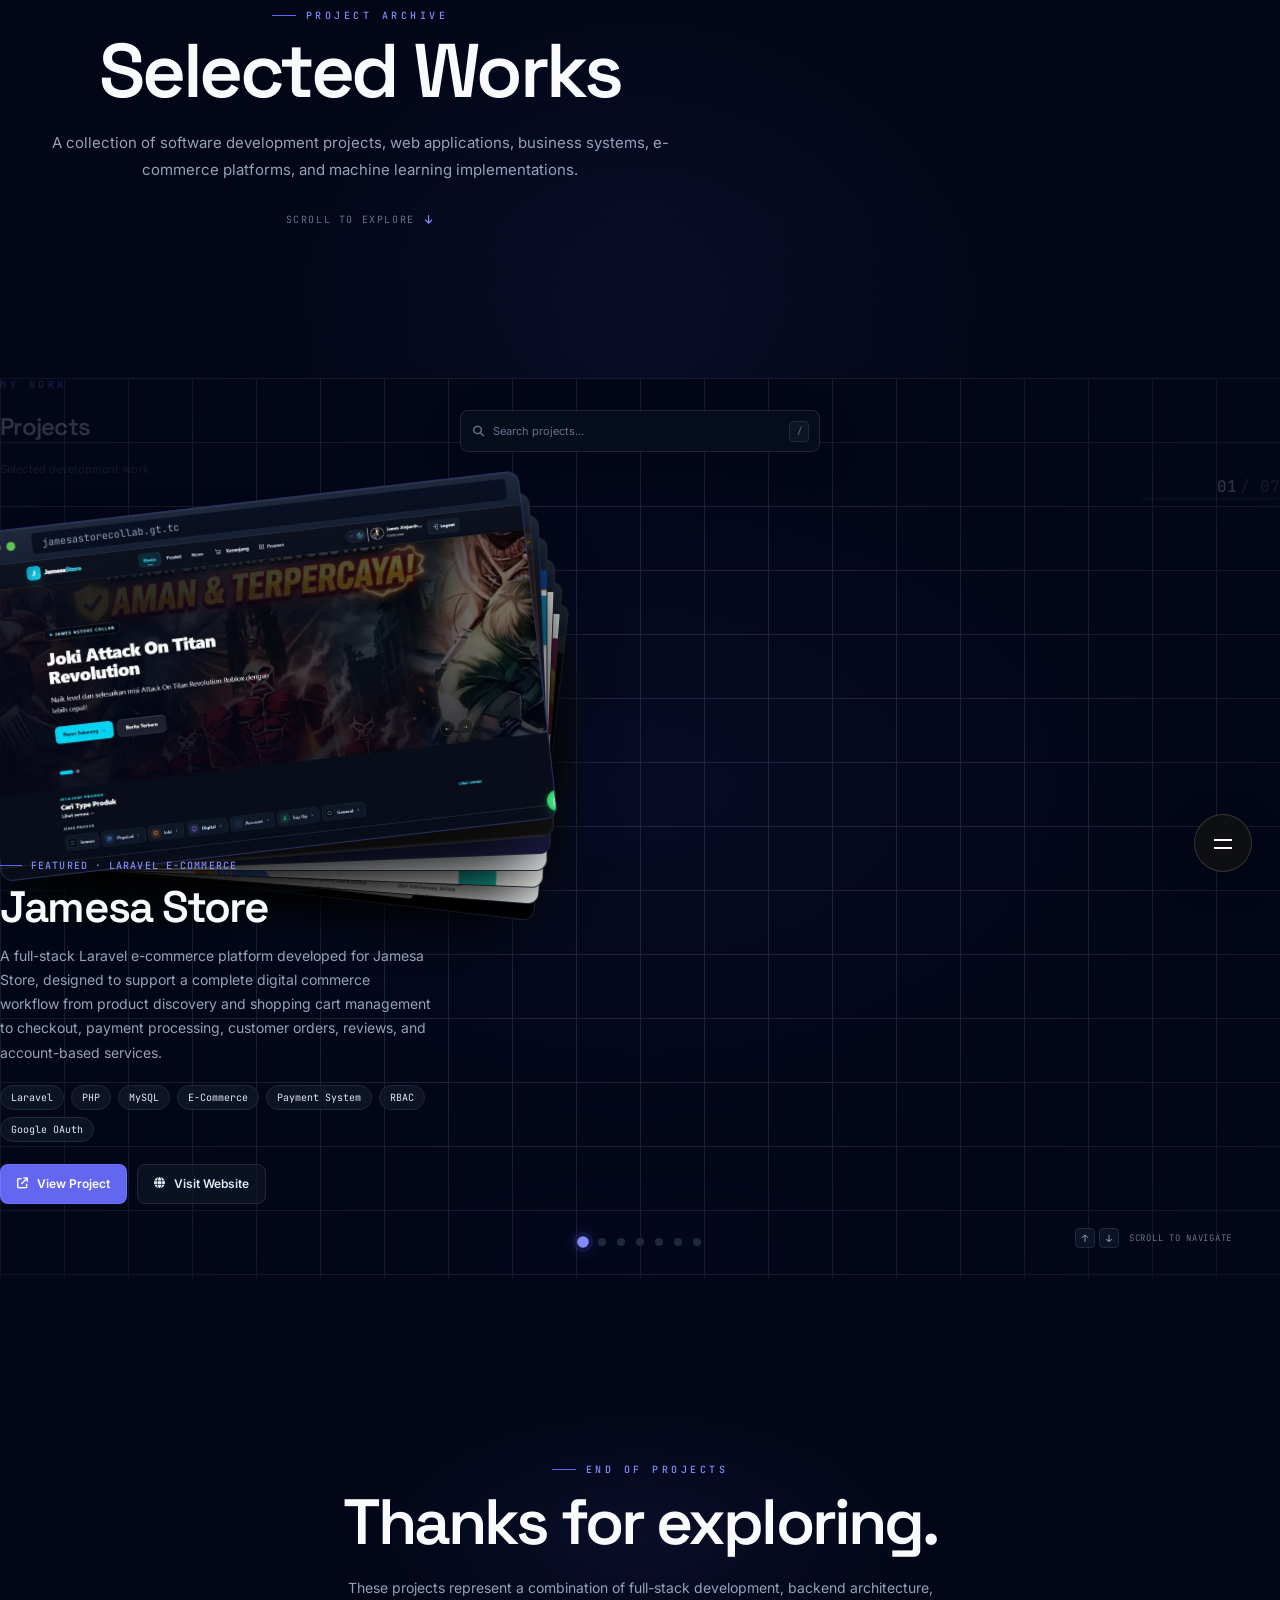
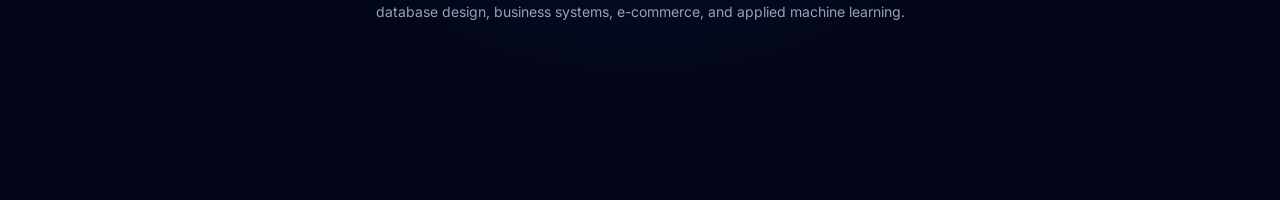
==== project.html @ 7a178947 "Update" ====
<!DOCTYPE html>
<html lang="en">

<head>

    <meta charset="UTF-8">
    <meta name="viewport" content="width=device-width, initial-scale=1.0">

    <title>Projects — Portfolio</title>

    <meta name="description"
        content="Portfolio project showcase featuring Laravel applications, e-commerce platforms, ERP systems, course management systems, and AI projects.">

    <meta name="theme-color" content="#020617">

    <!-- ================= FONTS ================= -->

    <link rel="preconnect" href="https://fonts.googleapis.com">

    <link rel="preconnect"
        href="https://fonts.gstatic.com"
        crossorigin>

    <link
        href="https://fonts.googleapis.com/css2?family=Space+Grotesk:wght@400;500;600;700&family=Inter:wght@400;500;600&family=JetBrains+Mono:wght@400;500&display=swap"
        rel="stylesheet">


    <!-- ================= FONT AWESOME ================= -->

    <link
        rel="stylesheet"
        href="https://cdnjs.cloudflare.com/ajax/libs/font-awesome/6.5.2/css/all.min.css">


    <!-- ================= TAILWIND CSS ================= -->

    <script src="https://cdn.tailwindcss.com"></script>


    <!-- ================= GSAP CORE ================= -->

    <script
        src="https://cdnjs.cloudflare.com/ajax/libs/gsap/3.12.5/gsap.min.js">
    </script>


    <!-- ================= GSAP SCROLLTRIGGER ================= -->

    <script
        src="https://cdnjs.cloudflare.com/ajax/libs/gsap/3.12.5/ScrollTrigger.min.js">
    </script>


    <!-- ================= CUSTOM STYLES ================= -->

    <link rel="stylesheet" href="css/scrollytelling.css">

</head>


<body class="bg-[#020617]">


    <!-- =========================================================
         PAGE INTRO SPACER
         ========================================================= -->

    <div
        class="project-intro-spacer w-full min-h-[42vh] bg-[#020617] flex flex-col items-center justify-end pb-12 px-6">

        <div class="project-intro-content">

            <span class="project-intro-label font-mono">
                PROJECT ARCHIVE
            </span>

            <h1 class="project-intro-title font-display">
                Selected Works
            </h1>

            <p class="project-intro-description">
                A collection of software development projects,
                web applications, business systems, e-commerce
                platforms, and machine learning implementations.
            </p>

            <div class="project-scroll-indicator">

                <span>
                    Scroll to explore
                </span>

                <i class="fa-solid fa-arrow-down"></i>

            </div>

        </div>

    </div>


    <!-- =========================================================
         PORTFOLIO SCROLLYTELLING
         ========================================================= -->

    <section
        id="portfolio-scrollytelling"
        class="w-full h-screen bg-[#020617] relative overflow-hidden">


        <!-- ================= ATMOSPHERE ================= -->

        <div class="scrolly-atmosphere absolute inset-0"></div>


        <!-- ================= HEADER ================= -->

        <div class="project-page-header absolute top-8 left-6 md:left-12 z-30">

            <span
                class="font-mono text-[11px] tracking-[0.35em] uppercase project-header-tag">

                MY WORK

            </span>

            <h2
                class="font-display text-2xl md:text-4xl project-header-title mt-1">

                Projects

            </h2>

            <p class="project-header-subtitle">
                Selected development work
            </p>

        </div>

        <!-- =========================================================
     PROJECT SEARCH
     Letakkan tepat setelah .project-page-header
     ========================================================= -->

<div class="project-search absolute top-8 right-6 md:right-12 z-30">

    <div class="project-search-box">

        <i class="fa-solid fa-magnifying-glass project-search-icon"></i>

        <input
            type="search"
            id="project-search-input"
            class="project-search-input"
            placeholder="Search projects..."
            autocomplete="off"
            spellcheck="false"
            aria-label="Search projects"
        />

        <button
            type="button"
            id="project-search-clear"
            class="project-search-clear"
            aria-label="Clear search"
            title="Clear search">

            <i class="fa-solid fa-xmark"></i>

        </button>

        <kbd class="project-search-key">/</kbd>

    </div>

    <div
        id="project-search-result"
        class="project-search-result"
        aria-live="polite">
    </div>

</div>



        <!-- ================= PROJECT COUNTER ================= -->

        <div
            class="project-counter-wrapper absolute top-8 right-6 md:right-12 z-30 text-right">

            <div class="project-counter-label">

                <span
                    id="project-counter"
                    class="font-mono text-sm">

                    01

                </span>

                <span
                    class="font-mono text-sm project-counter-total">

                    / 07

                </span>

            </div>


            <div class="stack-progress-track mt-2">

                <div
                    id="stack-progress"
                    class="stack-progress-fill">

                </div>

            </div>

        </div>


        <!-- =====================================================
             MAIN STAGE
             ===================================================== -->

        <div
            id="stage"
            class="absolute inset-0 z-10 flex flex-col md:flex-row items-center justify-center gap-6 md:gap-16 px-6 md:px-16 pt-20 pb-16">


            <!-- =================================================
                 CARD DECK
                 ================================================= -->

            <div
                id="card-deck"
                class="card-deck">


                <!-- =================================================
                     1. JAMESA STORE
                     ================================================= -->

                <div
                    class="project-card-frame"
                    id="card-jamesastore"
                    data-index="0"
                    style="--i:0;">

                    <div class="browser-chrome">

                        <span class="dot dot-red"></span>

                        <span class="dot dot-yellow"></span>

                        <span class="dot dot-green"></span>

                        <span class="url-bar">
                            jamesastorecollab.gt.tc
                        </span>

                    </div>


                    <div class="browser-viewport">

                        <img
                            src="assets/projects/jamesastore/1.webp"
                            alt="Jamesa Store E-Commerce Platform">

                    </div>

                </div>


                <!-- =================================================
                     2. GRATIA
                     ================================================= -->

                <div
                    class="project-card-frame"
                    id="card-gratia"
                    data-index="1"
                    style="--i:1;">

                    <div class="browser-chrome">

                        <span class="dot dot-red"></span>

                        <span class="dot dot-yellow"></span>

                        <span class="dot dot-green"></span>

                        <span class="url-bar">
                            gratia.gt.tc
                        </span>

                    </div>


                    <div class="browser-viewport">

                        <img
                            src="assets/projects/gratia/1.png"
                            alt="Gratia Industrial Processing Platform">

                    </div>

                </div>


                <!-- =================================================
                     3. IKUZO
                     ================================================= -->

                <div
                    class="project-card-frame"
                    id="card-ikuzo"
                    data-index="2"
                    style="--i:2;">

                    <div class="browser-chrome">

                        <span class="dot dot-red"></span>

                        <span class="dot dot-yellow"></span>

                        <span class="dot dot-green"></span>

                        <span class="url-bar">
                            ikuzo.gt.tc
                        </span>

                    </div>


                    <div class="browser-viewport">

                        <img
                            src="assets/projects/ikuzo/1.png"
                            alt="Ikuzo Japanese Learning and Creative Course Platform">

                    </div>

                </div>


                <!-- =================================================
                     4. LARAVEL ERP
                     ================================================= -->

                <div
                    class="project-card-frame"
                    id="card-erp"
                    data-index="3"
                    style="--i:3;">

                    <div class="browser-chrome">

                        <span class="dot dot-red"></span>

                        <span class="dot dot-yellow"></span>

                        <span class="dot dot-green"></span>

                        <span class="url-bar">
                            localhost/erp-system
                        </span>

                    </div>


                    <div class="browser-viewport">

                        <img
                            src="assets/projects/software/1.png"
                            alt="Laravel ERP Management System">

                    </div>

                </div>


                <!-- =================================================
                     5. FILAMENT ERP
                     ================================================= -->

                <div
                    class="project-card-frame"
                    id="card-filament"
                    data-index="4"
                    style="--i:4;">

                    <div class="browser-chrome">

                        <span class="dot dot-red"></span>

                        <span class="dot dot-yellow"></span>

                        <span class="dot dot-green"></span>

                        <span class="url-bar">
                            localhost/asset-management
                        </span>

                    </div>


                    <div class="browser-viewport">

                        <img
                            src="assets/projects/filament/1.png"
                            alt="Filament IT Asset Management ERP">

                    </div>

                </div>


                <!-- =================================================
                     6. DUNIA ANAK DAN BAPAK
                     ================================================= -->

                <div
                    class="project-card-frame"
                    id="card-duniaanak"
                    data-index="5"
                    style="--i:5;">

                    <div class="browser-chrome">

                        <span class="dot dot-red"></span>

                        <span class="dot dot-yellow"></span>

                        <span class="dot dot-green"></span>

                        <span class="url-bar">
                            duniaanakdanbapak.gt.tc
                        </span>

                    </div>


                    <div class="browser-viewport">

                        <img
                            src="assets/projects/featured-project.png"
                            alt="Dunia Anak dan Bapak E-Commerce">

                    </div>

                </div>


                <!-- =================================================
                     7. SPEECH RECOGNITION
                     ================================================= -->

                <div
                    class="project-card-frame"
                    id="card-speech"
                    data-index="6"
                    style="--i:6;">

                    <div class="browser-chrome">

                        <span class="dot dot-red"></span>

                        <span class="dot dot-yellow"></span>

                        <span class="dot dot-green"></span>

                        <span class="url-bar">
                            asr-system.py
                        </span>

                    </div>


                    <div class="browser-viewport">

                        <img
                            src="assets/projects/p1.png"
                            alt="Automated Speech Recognition System">

                    </div>

                </div>


            </div>


            <!-- =================================================
                 INFO PANEL
                 ================================================= -->

            <div
                id="info-panel"
                class="info-panel">


                <!-- =================================================
                     1. JAMESA STORE
                     ================================================= -->

                <article
                    class="info-card is-active"
                    data-info="jamesastore">

                    <span class="info-tag">
                        FEATURED · LARAVEL E-COMMERCE
                    </span>


                    <h3 class="info-title">
                        Jamesa Store
                    </h3>


                    <p class="info-desc">

                        A full-stack Laravel e-commerce platform
                        developed for Jamesa Store, designed to support
                        a complete digital commerce workflow from
                        product discovery and shopping cart management
                        to checkout, payment processing, customer
                        orders, reviews, and account-based services.

                    </p>


                    <div class="info-tags">

                        <span>Laravel</span>

                        <span>PHP</span>

                        <span>MySQL</span>

                        <span>E-Commerce</span>

                        <span>Payment System</span>

                        <span>RBAC</span>

                        <span>Google OAuth</span>

                    </div>


                    <div class="info-actions">

                        <button
                            type="button"
                            class="info-link info-detail-button"
                            onclick="openProjectModal(

                                'Jamesa Store E-Commerce Platform',

                                'Full-stack Laravel e-commerce platform developed for Jamesa Store with a complete customer and administrative workflow. The platform includes authentication, Google OAuth, email verification, password recovery, product and category management, hierarchical categories, product variants, product images, dynamic product form fields, session-based shopping cart, checkout, customer addresses, order management, payment processing, coupon system, product reviews, account-order workflows, and joki-order workflows. The administrative system provides role and permission based access control together with customer management, banners, news, FAQ, YouTube content, payment administration, and order monitoring. The application is structured using Laravel MVC architecture with dedicated services for payment processing and file uploads, database migrations, form request validation, middleware authorization, and responsive Blade-based frontend components.',

                                'assets/projects/jamesastore/1.webp',

                                [

                                    'assets/projects/jamesastore/1.webp',
                                    'assets/projects/jamesastore/2.webp',
                                    'assets/projects/jamesastore/3.webp',
                                    'assets/projects/jamesastore/4.webp',
                                    'assets/projects/jamesastore/5.webp',
                                    'assets/projects/jamesastore/6.webp',
                                    'assets/projects/jamesastore/7.webp',
                                    'assets/projects/jamesastore/8.webp',
                                    'assets/projects/jamesastore/9.webp',
                                    'assets/projects/jamesastore/10.webp'

                                ],

                                [

                                    'Laravel',
                                    'PHP',
                                    'MySQL',
                                    'Blade',
                                    'Vite',
                                    'E-Commerce',
                                    'Authentication',
                                    'Google OAuth',
                                    'Email Verification',
                                    'Role & Permission',
                                    'Product Management',
                                    'Product Variants',
                                    'Dynamic Form Fields',
                                    'Shopping Cart',
                                    'Checkout System',
                                    'Order Management',
                                    'Payment System',
                                    'Coupon System',
                                    'Review System',
                                    'Account Order',
                                    'Joki Order',
                                    'CMS',
                                    'File Upload',
                                    'Responsive Web'

                                ]

                            )">

                            <i class="fa-solid fa-arrow-up-right-from-square"></i>

                            View Project

                        </button>


                        <a
                            href="https://jamesastorecollab.gt.tc"
                            target="_blank"
                            rel="noopener noreferrer"
                            class="info-link info-website-button">

                            <i class="fa-solid fa-globe"></i>

                            Visit Website

                        </a>

                    </div>

                </article>


                <!-- =================================================
                     2. GRATIA
                     ================================================= -->

                <article
                    class="info-card"
                    data-info="gratia">

                    <span class="info-tag">
                        COMPANY WEBSITE
                    </span>


                    <h3 class="info-title">
                        Gratia Industrial
                    </h3>


                    <p class="info-desc">

                        A full-stack Laravel industrial company
                        website developed for Gratia Corp, an Indonesian
                        industrial processing machine manufacturer.
                        The platform presents industrial processing
                        solutions, machine products, company information,
                        and business inquiries while implementing
                        backend functionality for product management,
                        database integration, authentication, and
                        SMTP-based communication.

                    </p>


                    <div class="info-tags">

                        <span>Laravel</span>

                        <span>PHP</span>

                        <span>MySQL</span>

                        <span>Bootstrap</span>

                        <span>Authentication</span>

                        <span>SMTP Mail</span>

                    </div>


                    <div class="info-actions">

                        <button
                            type="button"
                            class="info-link info-detail-button"
                            onclick="openProjectModal(

                                'Gratia Industrial Processing Platform',

                                'Full-stack Laravel based industrial company website developed for Gratia Corp. The platform focuses on presenting industrial processing solutions including grinding, dispersing, and mixing machines. The system provides structured product and content management, authentication, database integration, responsive frontend components, and SMTP email communication for business inquiries. The website is designed to provide a professional digital presence for an industrial manufacturing company while maintaining a manageable backend architecture.',

                                'assets/projects/gratia/1.png',

                                [

                                    'assets/projects/gratia/1.png',
                                    'assets/projects/gratia/2.png',
                                    'assets/projects/gratia/3.png'

                                ],

                                [

                                    'Laravel',
                                    'PHP',
                                    'MySQL',
                                    'Bootstrap',
                                    'Authentication',
                                    'CRUD System',
                                    'Product Management',
                                    'Database Integration',
                                    'SMTP Email',
                                    'Responsive Web'

                                ]

                            )">

                            <i class="fa-solid fa-arrow-up-right-from-square"></i>

                            View Project

                        </button>


                        <a
                            href="https://gratia.gt.tc"
                            target="_blank"
                            rel="noopener noreferrer"
                            class="info-link info-website-button">

                            <i class="fa-solid fa-globe"></i>

                            Visit Website

                        </a>

                    </div>

                </article>


                <!-- =================================================
                     3. IKUZO
                     ================================================= -->

                <article
                    class="info-card"
                    data-info="ikuzo">

                    <span class="info-tag">
                        COURSE MANAGEMENT
                    </span>


                    <h3 class="info-title">
                        Ikuzo
                    </h3>


                    <p class="info-desc">

                        A full-stack Laravel course management platform
                        developed for Ikuzo, supporting Japanese language
                        courses, Manga drawing classes, and 3DCG MAYA
                        programs. The system provides scheduling for
                        students and teachers, attendance management,
                        learning progress tracking, room capacity
                        management, recurring schedules, searchable
                        scheduling, and calendar-based views.

                    </p>


                    <div class="info-tags">

                        <span>Laravel</span>

                        <span>PHP</span>

                        <span>MySQL</span>

                        <span>Tailwind CSS</span>

                        <span>Calendar System</span>

                        <span>Attendance</span>

                        <span>CRUD</span>

                    </div>


                    <div class="info-actions">

                        <button
                            type="button"
                            class="info-link info-detail-button"
                            onclick="openProjectModal(

                                'Ikuzo Japanese Learning & Creative Course Platform',

                                'Full-stack Laravel based course management platform developed for Ikuzo. The system manages Japanese language courses, Manga drawing classes, and 3DCG MAYA programs with dedicated features for administrators, teachers, and students. It includes teacher and student scheduling, recurring schedules, searchable student and teacher selection, attendance, learning progress tracking, room capacity management, and weekly/monthly calendar views.',

                                'assets/projects/ikuzo/1.png',

                                [

                                    'assets/projects/ikuzo/1.png',
                                    'assets/projects/ikuzo/2.png',
                                    'assets/projects/ikuzo/3.png',
                                    'assets/projects/ikuzo/4.png',
                                    'assets/projects/ikuzo/5.png',
                                    'assets/projects/ikuzo/6.png',
                                    'assets/projects/ikuzo/7.png'

                                ],

                                [

                                    'Laravel',
                                    'PHP',
                                    'MySQL',
                                    'Tailwind CSS',
                                    'Schedule Management',
                                    'Calendar System',
                                    'Recurring Schedule',
                                    'CRUD System',
                                    'Attendance',
                                    'Student Progress',
                                    'Room Management',
                                    'Responsive Web'

                                ]

                            )">

                            <i class="fa-solid fa-arrow-up-right-from-square"></i>

                            View Project

                        </button>


                        <a
                            href="https://ikuzo.gt.tc"
                            target="_blank"
                            rel="noopener noreferrer"
                            class="info-link info-website-button">

                            <i class="fa-solid fa-globe"></i>

                            Visit Website

                        </a>

                    </div>

                </article>


                <!-- =================================================
                     4. LARAVEL ERP
                     ================================================= -->

                <article
                    class="info-card"
                    data-info="erp">

                    <span class="info-tag">
                        INTERNAL TOOL · ERP
                    </span>


                    <h3 class="info-title">
                        Laravel ERP
                    </h3>


                    <p class="info-desc">

                        A modular ERP-style management system built
                        with Laravel for structured business and
                        organizational data management. The application
                        implements authentication, dashboard management,
                        relational database architecture, CRUD operations,
                        master-detail workflows, and export functionality
                        within an integrated Laravel MVC application.

                    </p>


                    <div class="info-tags">

                        <span>Laravel</span>

                        <span>PHP</span>

                        <span>MySQL</span>

                        <span>Blade</span>

                        <span>Vite</span>

                        <span>ERP System</span>

                        <span>CRUD</span>

                    </div>


                    <div class="info-actions">

                        <button
                            type="button"
                            class="info-link info-detail-button"
                            onclick="openProjectModal(

                                'Laravel ERP Management System',

                                'An ERP-style Laravel application designed to manage software licensing and organizational data through an integrated modular system. The application implements authentication, dashboard management, master-detail data architecture, CRUD operations, database relationships, export functionality, and structured business workflows. Built using Laravel MVC architecture with Blade templates, Vite asset management, relational database design, and responsive frontend implementation.',

                                'assets/projects/software/1.png',

                                [

                                    'assets/projects/software/1.png',
                                    'assets/projects/software/2.png',
                                    'assets/projects/software/3.png',
                                    'assets/projects/software/4.png',
                                    'assets/projects/software/5.png',
                                    'assets/projects/software/6.png'

                                ],

                                [

                                    'Laravel',
                                    'PHP',
                                    'MySQL',
                                    'Blade Template',
                                    'Vite',
                                    'Authentication',
                                    'CRUD System',
                                    'ERP Module',
                                    'Database Relationship',
                                    'Export System'

                                ]

                            )">

                            <i class="fa-solid fa-arrow-up-right-from-square"></i>

                            View Project

                        </button>

                    </div>

                </article>


                <!-- =================================================
                     5. FILAMENT ERP
                     ================================================= -->

                <article
                    class="info-card"
                    data-info="filament">

                    <span class="info-tag">
                        INTERNAL TOOL · IT ASSET
                    </span>


                    <h3 class="info-title">
                        Filament Asset ERP
                    </h3>


                    <p class="info-desc">

                        An enterprise IT Asset Management system
                        built with Laravel Filament. The platform
                        centralizes asset management, software licensing,
                        employee and department relationships, vendors,
                        asset movements, maintenance services, reporting,
                        and interactive dashboard analytics.

                    </p>


                    <div class="info-tags">

                        <span>Laravel</span>

                        <span>Filament</span>

                        <span>Livewire</span>

                        <span>MySQL</span>

                        <span>ERP</span>

                        <span>IT Asset Management</span>

                    </div>


                    <div class="info-actions">

                        <button
                            type="button"
                            class="info-link info-detail-button"
                            onclick="openProjectModal(

                                'Filament IT Asset Management ERP',

                                'Enterprise IT Asset Management ERP system developed using Laravel Filament. The system provides centralized management for assets, employees, departments, locations, vendors, software licenses, asset movements, maintenance services, reporting, and dashboard analytics. The application is designed to provide structured visibility over organizational IT resources while reducing manual asset tracking through a centralized administrative interface.',

                                'assets/projects/filament/1.png',

                                [

                                    'assets/projects/filament/1.png',
                                    'assets/projects/filament/2.png',
                                    'assets/projects/filament/3.png'

                                ],

                                [

                                    'Laravel',
                                    'Filament PHP',
                                    'Livewire',
                                    'MySQL',
                                    'ERP',
                                    'IT Asset Management',
                                    'Dashboard Analytics',
                                    'CRUD Management',
                                    'Asset Tracking',
                                    'Maintenance Management'

                                ]

                            )">

                            <i class="fa-solid fa-arrow-up-right-from-square"></i>

                            View Project

                        </button>

                    </div>

                </article>


                <!-- =================================================
                     6. DUNIA ANAK DAN BAPAK
                     ================================================= -->

                <article
                    class="info-card"
                    data-info="duniaanak">

                    <span class="info-tag">
                        E-COMMERCE
                    </span>


                    <h3 class="info-title">
                        Dunia Anak dan Bapak
                    </h3>


                    <p class="info-desc">

                        A Laravel based e-commerce website developed
                        with product management features, CRUD
                        functionality, database integration, and a
                        structured backend system for managing online
                        store operations.

                        The platform is designed to support core
                        e-commerce workflows and product administration,
                        while payment gateway integration is still
                        under development.

                    </p>


                    <div class="info-tags">

                        <span>Laravel</span>

                        <span>PHP</span>

                        <span>MySQL</span>

                        <span>CRUD System</span>

                        <span>E-Commerce</span>

                        <span>Backend System</span>

                    </div>


                    <div class="info-actions">

                        <button
                            type="button"
                            class="info-link info-detail-button"
                            onclick="openProjectModal(

                                'Dunia Anak dan Bapak E-Commerce Platform',

                                'Laravel based e-commerce platform featuring product management, CRUD operations, database integration, and backend administration system. The platform is designed to support online store workflows, product management, and structured backend operations. Payment gateway integration has not been implemented yet and remains part of the future development roadmap.',

                                'assets/projects/featured-project.png',

                                [

                                    'assets/projects/fp1.png',
                                    'assets/projects/fp2.png',
                                    'assets/projects/fp3.png'

                                ],

                                [

                                    'Laravel',
                                    'PHP',
                                    'MySQL',
                                    'CRUD',
                                    'E-Commerce',
                                    'Backend System',
                                    'Database Integration',
                                    'Responsive Web'

                                ]

                            )">

                            <i class="fa-solid fa-arrow-up-right-from-square"></i>

                            View Project

                        </button>


                        <a
                            href="https://duniaanakdanbapak.gt.tc"
                            target="_blank"
                            rel="noopener noreferrer"
                            class="info-link info-website-button">

                            <i class="fa-solid fa-globe"></i>

                            Visit Website

                        </a>

                    </div>

                </article>


                <!-- =================================================
                     7. SPEECH RECOGNITION
                     ================================================= -->

                <article
                    class="info-card"
                    data-info="speech">

                    <span class="info-tag">
                        AI · MACHINE LEARNING
                    </span>


                    <h3 class="info-title">
                        Speech Recognition
                    </h3>


                    <p class="info-desc">

                        An AI-based speech recognition application
                        developed with Python and Whisper technology,
                        designed to convert voice input into accurate
                        text transcription. The project demonstrates
                        the practical implementation of speech processing
                        and machine learning for automated transcription.

                    </p>


                    <div class="info-tags">

                        <span>Python</span>

                        <span>Whisper</span>

                        <span>AI</span>

                        <span>Machine Learning</span>

                        <span>Speech Recognition</span>

                    </div>


                    <div class="info-actions">

                        <button
                            type="button"
                            class="info-link info-detail-button"
                            onclick="openProjectModal(

                                'Automated Speech Recognition System',

                                'AI based speech recognition application developed using Python and Whisper technology for converting audio input into accurate text transcription. The system demonstrates the practical use of automatic speech recognition, machine learning, and audio processing to transform spoken input into machine-readable text.',

                                'assets/projects/p1.png',

                                [

                                    'assets/projects/p1.png',
                                    'assets/projects/p1-1.png',
                                    'assets/projects/p1-2.png'

                                ],

                                [

                                    'Python',
                                    'Artificial Intelligence',
                                    'Whisper',
                                    'Speech Recognition',
                                    'Machine Learning',
                                    'Audio Processing',
                                    'Automatic Transcription'

                                ]

                            )">

                            <i class="fa-solid fa-arrow-up-right-from-square"></i>

                            View Project

                        </button>

                    </div>

                </article>


            </div>


        </div>


        <!-- =====================================================
             DOT NAVIGATION
             ===================================================== -->

        <div
            id="dot-nav"
            class="dot-nav"
            aria-label="Project navigation">

            <button
                type="button"
                class="dot-nav-item is-active"
                data-dot="0"
                aria-label="Go to Jamesa Store">

            </button>

            <button
                type="button"
                class="dot-nav-item"
                data-dot="1"
                aria-label="Go to Gratia">

            </button>

            <button
                type="button"
                class="dot-nav-item"
                data-dot="2"
                aria-label="Go to Ikuzo">

            </button>

            <button
                type="button"
                class="dot-nav-item"
                data-dot="3"
                aria-label="Go to Laravel ERP">

            </button>

            <button
                type="button"
                class="dot-nav-item"
                data-dot="4"
                aria-label="Go to Filament ERP">

            </button>

            <button
                type="button"
                class="dot-nav-item"
                data-dot="5"
                aria-label="Go to Dunia Anak dan Bapak">

            </button>

            <button
                type="button"
                class="dot-nav-item"
                data-dot="6"
                aria-label="Go to Speech Recognition">

            </button>

        </div>


        <!-- =====================================================
             PROJECT KEYBOARD HINT
             ===================================================== -->

        <div class="project-keyboard-hint">

            <span>
                <kbd>↑</kbd>
                <kbd>↓</kbd>
            </span>

            <span>
                Scroll to navigate
            </span>

        </div>


    </section>


    <!-- =========================================================
         PROJECT DETAIL MODAL
         ========================================================= -->

    <div
        id="project-modal"
        class="project-modal"
        aria-hidden="true"
        role="dialog"
        aria-modal="true"
        aria-labelledby="modal-project-title">


        <div class="project-modal-backdrop"></div>


        <div class="project-modal-content">


            <!-- ================= MODAL HEADER ================= -->

            <div class="project-modal-header">

                <div>

                    <span
                        id="modal-project-label"
                        class="modal-project-label">

                        PROJECT DETAILS

                    </span>

                    <h2
                        id="modal-project-title"
                        class="modal-project-title">

                        Project

                    </h2>

                </div>


                <button
                    type="button"
                    class="modal-close"
                    id="modal-close"
                    aria-label="Close project details">

                    <i class="fa-solid fa-xmark"></i>

                </button>

            </div>


            <!-- ================= MODAL BODY ================= -->

            <div class="project-modal-body">


                <!-- ================= GALLERY ================= -->

                <div class="project-gallery">


                    <div class="gallery-main">

                        <button
                            type="button"
                            class="gallery-nav gallery-prev"
                            id="gallery-prev"
                            aria-label="Previous image">

                            <i class="fa-solid fa-chevron-left"></i>

                        </button>


                        <div class="gallery-image-wrapper">

                            <img
                                id="modal-main-image"
                                class="main-preview"
                                src=""
                                alt="Project preview">

                            <div class="gallery-image-counter">

                                <span id="gallery-current">
                                    1
                                </span>

                                <span>
                                    /
                                </span>

                                <span id="gallery-total">
                                    1
                                </span>

                            </div>

                        </div>


                        <button
                            type="button"
                            class="gallery-nav gallery-next"
                            id="gallery-next"
                            aria-label="Next image">

                            <i class="fa-solid fa-chevron-right"></i>

                        </button>

                    </div>


                    <!-- ================= THUMBNAILS ================= -->

                    <div class="thumbnail-container">

                        <div
                            id="thumbnail-row"
                            class="thumbnail-row">

                        </div>

                    </div>

                </div>


                <!-- ================= PROJECT DETAILS ================= -->

                <div class="project-detail-content">


                    <div class="project-detail-heading">

                        <span class="project-detail-overline">
                            PROJECT OVERVIEW
                        </span>

                        <h3 id="modal-project-title-secondary">
                            Project
                        </h3>

                    </div>


                    <p
                        id="modal-project-description"
                        class="modal-project-description">

                    </p>


                    <div class="modal-divider"></div>


                    <!-- ================= TECHNOLOGIES ================= -->

                    <div class="modal-tech-section">

                        <span class="modal-section-label">
                            TECHNOLOGIES & FEATURES
                        </span>


                        <div
                            id="modal-project-tags"
                            class="modal-project-tags">

                        </div>

                    </div>


                    <!-- ================= MODAL FOOTER ================= -->

                    <div class="modal-footer">

                        <span class="modal-project-index">
                            Selected Project
                        </span>

                        <button
                            type="button"
                            class="modal-close-button"
                            id="modal-close-bottom">

                            Close

                        </button>

                    </div>


                </div>


            </div>


        </div>

    </div>


    <!-- =========================================================
         PAGE OUTRO
         ========================================================= -->

    <section class="project-outro">

        <div class="project-outro-inner">

            <span class="project-intro-label font-mono">
                END OF PROJECTS
            </span>

            <h2 class="project-outro-title">
                Thanks for exploring.
            </h2>

            <p class="project-outro-description">

                These projects represent a combination of
                full-stack development, backend architecture,
                database design, business systems, e-commerce,
                and applied machine learning.

            </p>

        </div>

    </section>


    <!-- =========================================================
         SCRIPTS
         ========================================================= -->

    <script
        src="js/scrollytelling.js"
        defer>
    </script>

<!-- =====================================================
     FLOATING NAVIGATION
     ===================================================== -->

<div
    class="floating-nav"
    id="floating-nav"
>

    <div
        class="floating-nav-menu"
        id="floating-nav-menu"
        aria-hidden="true"
    >

        <a
            href="./index.html"
            class="floating-nav-item"
            data-page="home"
        >

            <span class="floating-nav-item-icon">
                <svg
                    viewBox="0 0 24 24"
                    aria-hidden="true"
                >
                    <path
                        d="M3 10.5L12 3l9 7.5"
                    />

                    <path
                        d="M5.5 9.5V21h13V9.5"
                    />
                </svg>
            </span>

            <span class="floating-nav-item-label">
                HOME
            </span>

        </a>


        <a
            href="./project.html"
            class="floating-nav-item"
            data-page="projects"
        >

            <span class="floating-nav-item-icon">
                <svg
                    viewBox="0 0 24 24"
                    aria-hidden="true"
                >
                    <rect
                        x="3"
                        y="4"
                        width="18"
                        height="16"
                        rx="2"
                    />

                    <path
                        d="M3 9h18"
                    />

                    <path
                        d="M8 13h8"
                    />

                    <path
                        d="M8 16h5"
                    />

                </svg>
            </span>

            <span class="floating-nav-item-label">
                PROJECTS
            </span>

        </a>

    </div>


    <button
        class="floating-nav-trigger"
        id="floating-nav-trigger"
        type="button"
        aria-label="Open navigation"
        aria-expanded="false"
        aria-controls="floating-nav-menu"
    >

        <span class="floating-nav-trigger-icon">

            <span></span>
            <span></span>

        </span>

    </button>

</div>

</body>

</html>
---- css/scrollytelling.css ----
/* =========================================================
   PROJECT PORTFOLIO — FULL SCROLLYTELLING STYLESHEET
   ---------------------------------------------------------
   Covers:
   - Global typography
   - Project intro
   - Scrollytelling atmosphere
   - Project header
   - Card deck
   - Browser chrome
   - Info panel
   - Action buttons
   - Counter / progress
   - Dot navigation
   - Keyboard hint
   - Project modal
   - Project gallery
   - Thumbnail navigation
   - Project details
   - Outro section
   - Responsive layouts
   - Reduced motion
   ========================================================= */


/* =========================================================
   01. ROOT / DESIGN TOKENS
   ========================================================= */

:root {

    /* ---------- Typography ---------- */

    --font-display: 'Space Grotesk', sans-serif;
    --font-body: 'Inter', sans-serif;
    --font-mono: 'JetBrains Mono', monospace;


    /* ---------- Colors ---------- */

    --c-bg: #020617;
    --c-bg-soft: #07101f;

    --c-panel: #0b1220;
    --c-panel-light: #111827;

    --c-line: #1e293b;
    --c-line-soft: rgba(148, 163, 184, 0.12);

    --c-text: #f8fafc;
    --c-text-soft: #e2e8f0;

    --c-muted: #94a3b8;
    --c-muted-dark: #64748b;

    --c-accent: #6366f1;
    --c-accent-light: #818cf8;
    --c-accent-dark: #4f46e5;

    --c-success: #61c454;
    --c-warning: #f4bf4f;
    --c-danger: #ec6a5e;


    /* ---------- Effects ---------- */

    --shadow-card:
        0 30px 70px -25px rgba(0, 0, 0, 0.75);

    --shadow-modal:
        0 40px 100px -30px rgba(0, 0, 0, 0.85);

    --shadow-button:
        0 10px 30px -12px rgba(99, 102, 241, 0.5);


    /* ---------- Radius ---------- */

    --radius-sm: 5px;
    --radius-md: 8px;
    --radius-lg: 12px;
    --radius-xl: 18px;


    /* ---------- Transitions ---------- */

    --transition-fast: 180ms ease;
    --transition-normal: 300ms ease;
    --transition-slow: 500ms ease;
}


/* =========================================================
   02. BASE
   ========================================================= */

html {
    scroll-behavior: smooth;
    background: var(--c-bg);
}


body {
    margin: 0;
    padding: 0;

    min-width: 320px;

    background: var(--c-bg);
    color: var(--c-text);

    font-family: var(--font-body);

    -webkit-font-smoothing: antialiased;
    -moz-osx-font-smoothing: grayscale;
}


body.modal-open {
    overflow: hidden;
}


*,
*::before,
*::after {
    box-sizing: border-box;
}


button,
a {
    -webkit-tap-highlight-color: transparent;
}


button {
    font: inherit;
}


img {
    max-width: 100%;
}


::selection {
    color: #ffffff;
    background: rgba(99, 102, 241, 0.5);
}


/* =========================================================
   03. TYPOGRAPHY UTILITIES
   ========================================================= */

.font-display {
    font-family: var(--font-display);
}


.font-mono {
    font-family: var(--font-mono);
}


/* =========================================================
   04. PROJECT INTRO
   ========================================================= */

.project-intro-spacer {
    position: relative;

    min-height: 42vh;

    overflow: hidden;

    isolation: isolate;
}


/* subtle background glow */

.project-intro-spacer::before {
    content: "";

    position: absolute;
    inset: 0;

    background:
        radial-gradient(
            circle at 50% 100%,
            rgba(99, 102, 241, 0.10),
            transparent 55%
        );

    pointer-events: none;

    z-index: -1;
}


/* top fade */

.project-intro-spacer::after {
    content: "";

    position: absolute;

    left: 0;
    right: 0;
    bottom: 0;

    height: 180px;

    background:
        linear-gradient(
            to bottom,
            transparent,
            rgba(2, 6, 23, 0.35)
        );

    pointer-events: none;

    z-index: -1;
}


.project-intro-content {
    width: min(720px, 100%);

    text-align: center;

    position: relative;

    animation: introReveal 900ms cubic-bezier(.22, 1, .36, 1) both;
}


.project-intro-label {
    display: inline-flex;
    align-items: center;
    gap: 10px;

    color: var(--c-accent-light);

    font-size: 10px;
    font-weight: 500;

    letter-spacing: 0.35em;
    text-transform: uppercase;
}


.project-intro-label::before {
    content: "";

    width: 24px;
    height: 1px;

    background: var(--c-accent);
}


.project-intro-title {
    margin: 12px 0 0;

    color: var(--c-text);

    font-size: clamp(40px, 7vw, 76px);
    font-weight: 600;

    line-height: 0.98;
    letter-spacing: -0.045em;
}


.project-intro-description {
    width: min(620px, 100%);

    margin: 22px auto 0;

    color: var(--c-muted);

    font-size: 15px;
    line-height: 1.75;
}


.project-scroll-indicator {
    display: inline-flex;
    align-items: center;
    gap: 10px;

    margin-top: 30px;

    color: var(--c-muted-dark);

    font-family: var(--font-mono);

    font-size: 10px;

    letter-spacing: 0.16em;
    text-transform: uppercase;
}


.project-scroll-indicator i {
    color: var(--c-accent-light);

    animation: scrollArrow 1.6s ease-in-out infinite;
}


/* =========================================================
   05. SCROLLYTELLING SECTION
   ========================================================= */

#portfolio-scrollytelling {
    position: relative;

    isolation: isolate;

    background: var(--c-bg);
}


/* =========================================================
   06. ATMOSPHERE
   ========================================================= */

.scrolly-atmosphere {
    position: absolute;

    inset: 0;

    background:

        /* central glow */

        radial-gradient(
            ellipse 70% 65% at 50% 45%,
            rgba(99, 102, 241, 0.075),
            transparent 68%
        ),

        /* bottom glow */

        radial-gradient(
            ellipse 50% 30% at 50% 100%,
            rgba(79, 70, 229, 0.035),
            transparent 70%
        ),

        /* horizontal grid */

        linear-gradient(
            var(--c-line) 1px,
            transparent 1px
        ),

        /* vertical grid */

        linear-gradient(
            90deg,
            var(--c-line) 1px,
            transparent 1px
        ),

        var(--c-bg);

    background-size:
        auto,
        auto,
        64px 64px,
        64px 64px,
        auto;

    opacity: 0.82;

    pointer-events: none;

    z-index: 0;
}


/* vignette */

.scrolly-atmosphere::after {
    content: "";

    position: absolute;
    inset: 0;

    background:
        radial-gradient(
            ellipse at center,
            transparent 45%,
            rgba(2, 6, 23, 0.5) 100%
        );

    pointer-events: none;
}


/* =========================================================
   07. PROJECT HEADER
   ========================================================= */

.project-page-header {
    pointer-events: none;
}


.project-header-tag {
    display: block;

    color: var(--c-accent-light);

    font-size: 10px;
    font-weight: 500;

    letter-spacing: 0.35em;
}


.project-header-title {
    color: var(--c-text);

    font-weight: 600;

    letter-spacing: -0.03em;
}


.project-header-subtitle {
    margin: 5px 0 0;

    color: var(--c-muted-dark);

    font-family: var(--font-body);

    font-size: 11px;

    letter-spacing: 0.01em;
}


/* =========================================================
   08. MAIN STAGE
   ========================================================= */

#stage {
    width: 100%;
    max-width: 1280px;

    margin: 0 auto;

    position: absolute;
}


/* =========================================================
   09. CARD DECK
   ========================================================= */

.card-deck {
    position: relative;

    width: min(92vw, 560px);

    aspect-ratio: 16 / 10;

    flex-shrink: 0;

    perspective: 1200px;
}


.project-card-frame {
    position: absolute;

    inset: 0;

    overflow: hidden;

    border-radius: var(--radius-lg);

    background: var(--c-panel-light);

    border: 1px solid rgba(148, 163, 184, 0.14);

    box-shadow: var(--shadow-card);

    will-change: transform, opacity;

    transform-origin: 50% 100%;

    backface-visibility: hidden;

    isolation: isolate;
}


/* fallback deck */

.project-card-frame {
    transform:
        translateY(calc(var(--i) * 7px))
        rotate(calc((var(--i) - 3) * 2.2deg))
        scale(calc(1 - var(--i) * 0.015));

    z-index: calc(70 - var(--i));
}


/* active card highlight */

.project-card-frame:first-child {
    border-color: rgba(99, 102, 241, 0.28);
}


/* subtle card inner glow */

.project-card-frame::after {
    content: "";

    position: absolute;
    inset: 0;

    border-radius: inherit;

    box-shadow:
        inset 0 1px 0 rgba(255,255,255,0.05),
        inset 0 0 0 1px rgba(255,255,255,0.015);

    pointer-events: none;

    z-index: 5;
}


/* =========================================================
   10. BROWSER CHROME
   ========================================================= */

.browser-chrome {
    position: relative;

    height: 34px;

    display: flex;
    align-items: center;

    gap: 6px;

    padding: 0 12px;

    background:
        linear-gradient(
            180deg,
            #1e293b,
            #172033
        );

    border-bottom: 1px solid var(--c-line);

    z-index: 3;
}


.dot {
    width: 9px;
    height: 9px;

    flex: 0 0 9px;

    border-radius: 50%;

    box-shadow:
        inset 0 0 0 1px rgba(0,0,0,0.1);
}


.dot-red {
    background: var(--c-danger);
}


.dot-yellow {
    background: var(--c-warning);
}


.dot-green {
    background: var(--c-success);
}


.url-bar {
    min-width: 0;

    flex: 1;

    margin-left: 10px;

    padding: 4px 10px;

    overflow: hidden;

    white-space: nowrap;
    text-overflow: ellipsis;

    color: var(--c-muted);

    background: rgba(2, 6, 23, 0.65);

    border: 1px solid rgba(148, 163, 184, 0.12);

    border-radius: var(--radius-sm);

    font-family: var(--font-mono);

    font-size: 10px;

    line-height: 1.3;
}


/* =========================================================
   11. BROWSER VIEWPORT
   ========================================================= */

.browser-viewport {
    position: relative;

    width: 100%;
    height: calc(100% - 34px);

    overflow: hidden;

    background: #0f172a;
}


.browser-viewport::after {
    content: "";

    position: absolute;
    inset: 0;

    background:
        linear-gradient(
            180deg,
            rgba(255,255,255,0.025),
            transparent 25%
        );

    pointer-events: none;
}


.browser-viewport img {
    display: block;

    width: 100%;
    height: 100%;

    object-fit: cover;
    object-position: top center;

    user-select: none;

    -webkit-user-drag: none;
}


/* =========================================================
   12. INFO PANEL
   ========================================================= */

.info-panel {
    position: relative;

    width: min(92vw, 470px);

    min-height: 330px;

    flex-shrink: 0;
}

.info-card {
    position: absolute;
    inset: 0;
    opacity: 0;
    visibility: hidden;
    transform: translateY(16px);
    pointer-events: none;
    will-change: transform, opacity;
}

.info-card.is-active {
    /* Hanya sebagai fallback/initial state */
    opacity: 1;
    visibility: visible;
    transform: translateY(0);
}



/* =========================================================
   13. INFO CONTENT
   ========================================================= */

.info-tag {
    display: inline-flex;
    align-items: center;

    margin-bottom: 12px;

    color: var(--c-accent-light);

    font-family: var(--font-mono);

    font-size: 10px;
    font-weight: 500;

    letter-spacing: 0.11em;

    text-transform: uppercase;
}


.info-tag::before {
    content: "";

    width: 22px;
    height: 1px;

    margin-right: 9px;

    background: var(--c-accent);
}


.info-title {
    margin: 0 0 14px;

    color: var(--c-text);

    font-family: var(--font-display);

    font-size: clamp(30px, 4vw, 44px);

    font-weight: 600;

    line-height: 1.05;

    letter-spacing: -0.04em;
}


.info-desc {
    max-width: 48ch;

    margin: 0 0 20px;

    color: var(--c-muted);

    font-family: var(--font-body);

    font-size: 14px;

    line-height: 1.72;
}


/* =========================================================
   14. TECHNOLOGY TAGS
   ========================================================= */

.info-tags {
    display: flex;

    flex-wrap: wrap;

    gap: 7px;

    margin-bottom: 22px;
}


.info-tags span {
    display: inline-flex;
    align-items: center;

    padding: 5px 10px;

    color: var(--c-text-soft);

    background:
        rgba(15, 23, 42, 0.8);

    border: 1px solid var(--c-line);

    border-radius: 999px;

    font-family: var(--font-mono);

    font-size: 10px;

    line-height: 1.3;

    transition:
        border-color var(--transition-fast),
        background var(--transition-fast),
        color var(--transition-fast);
}


.info-tags span:hover {
    color: #ffffff;

    background: rgba(99, 102, 241, 0.1);

    border-color: rgba(99, 102, 241, 0.4);
}


/* =========================================================
   15. INFO ACTIONS
   ========================================================= */

.info-actions {
    display: flex;

    flex-wrap: wrap;

    align-items: center;

    gap: 10px;
}


.info-link {
    display: inline-flex;
    align-items: center;
    justify-content: center;

    gap: 9px;

    min-height: 40px;

    padding: 10px 16px;

    border: 1px solid transparent;

    border-radius: var(--radius-md);

    color: #ffffff;

    background: var(--c-accent);

    font-family: var(--font-body);

    font-size: 12px;
    font-weight: 600;

    line-height: 1;

    text-decoration: none;

    cursor: pointer;

    transition:
        transform var(--transition-fast),
        background var(--transition-fast),
        border-color var(--transition-fast),
        box-shadow var(--transition-fast);
}


.info-link:hover {
    color: #ffffff;

    background: var(--c-accent-dark);

    transform: translateY(-2px);

    box-shadow: var(--shadow-button);
}


.info-link:active {
    transform: translateY(0);
}


.info-link:focus-visible {
    outline: 2px solid var(--c-accent-light);

    outline-offset: 3px;
}


.info-detail-button {
    border: 1px solid rgba(129, 140, 248, 0.35);
}


.info-website-button {
    color: var(--c-text-soft);

    background: rgba(15, 23, 42, 0.65);

    border-color: var(--c-line);
}


.info-website-button:hover {
    color: #ffffff;

    background: rgba(30, 41, 59, 0.9);

    border-color: rgba(129, 140, 248, 0.4);

    box-shadow: none;
}


.info-link i {
    font-size: 11px;
}


/* =========================================================
   16. COUNTER
   ========================================================= */

.project-counter-wrapper {
    user-select: none;
}


.project-counter-label {
    display: flex;

    justify-content: flex-end;
    align-items: baseline;

    gap: 3px;
}


#project-counter {
    color: var(--c-text);

    font-weight: 500;
}


.project-counter-total {
    color: var(--c-muted-dark);
}


.stack-progress-track {
    width: 140px;
    height: 3px;

    overflow: hidden;

    margin-left: auto;

    background: var(--c-line);

    border-radius: 999px;
}


.stack-progress-fill {
    width: 0%;
    height: 100%;

    background:
        linear-gradient(
            90deg,
            var(--c-accent-dark),
            var(--c-accent-light)
        );

    border-radius: inherit;

    box-shadow:
        0 0 12px rgba(99, 102, 241, 0.45);
}


/* =========================================================
   17. DOT NAVIGATION
   ========================================================= */

.dot-nav {
    position: absolute;

    bottom: 32px;
    left: 50%;

    z-index: 30;

    display: flex;
    align-items: center;

    gap: 11px;

    transform: translateX(-50%);
}


.dot-nav-item {
    position: relative;

    width: 8px;
    height: 8px;

    padding: 0;

    border: 0;

    border-radius: 50%;

    background: var(--c-line);

    cursor: pointer;

    transition:
        background var(--transition-normal),
        transform var(--transition-normal),
        box-shadow var(--transition-normal);
}


.dot-nav-item::before {
    content: "";

    position: absolute;

    inset: -6px;

    border-radius: 50%;
}


.dot-nav-item:hover {
    background: var(--c-muted-dark);

    transform: scale(1.25);
}


.dot-nav-item.is-active {
    background: var(--c-accent-light);

    transform: scale(1.45);

    box-shadow:
        0 0 0 3px rgba(99, 102, 241, 0.12),
        0 0 14px rgba(99, 102, 241, 0.45);
}


.dot-nav-item:focus-visible {
    outline: 2px solid var(--c-accent-light);

    outline-offset: 4px;
}


/* =========================================================
   18. KEYBOARD HINT
   ========================================================= */

.project-keyboard-hint {
    position: absolute;

    right: 48px;
    bottom: 30px;

    z-index: 30;

    display: flex;
    align-items: center;

    gap: 10px;

    color: var(--c-muted-dark);

    font-family: var(--font-mono);

    font-size: 9px;

    letter-spacing: 0.08em;

    text-transform: uppercase;

    user-select: none;
}


.project-keyboard-hint > span:first-child {
    display: flex;

    gap: 4px;
}


.project-keyboard-hint kbd {
    display: inline-flex;

    align-items: center;
    justify-content: center;

    min-width: 20px;
    height: 20px;

    padding: 0 5px;

    color: var(--c-muted);

    background: rgba(15, 23, 42, 0.8);

    border: 1px solid var(--c-line);

    border-radius: 4px;

    font-family: var(--font-mono);

    font-size: 10px;
}


/* =========================================================
   19. PROJECT MODAL
   ========================================================= */

.project-modal {
    position: fixed;

    inset: 0;

    z-index: 9999;

    display: flex;

    align-items: center;
    justify-content: center;

    padding: 24px;

    opacity: 0;

    visibility: hidden;

    pointer-events: none;

    transition:
        opacity 300ms ease,
        visibility 300ms ease;
}


.project-modal.is-open {
    opacity: 1;

    visibility: visible;

    pointer-events: auto;
}


/* ---------- Backdrop ---------- */

.project-modal-backdrop {
    position: absolute;

    inset: 0;

    background:
        rgba(2, 6, 23, 0.84);

    backdrop-filter: blur(14px);

    -webkit-backdrop-filter: blur(14px);
}


/* =========================================================
   20. MODAL CONTENT
   ========================================================= */

.project-modal-content {
    position: relative;

    width: min(1180px, 100%);

    max-height: min(880px, 92vh);

    overflow: hidden;

    background:
        linear-gradient(
            145deg,
            #0b1220,
            #070d18
        );

    border: 1px solid rgba(148, 163, 184, 0.14);

    border-radius: var(--radius-xl);

    box-shadow: var(--shadow-modal);

    transform:
        translateY(24px)
        scale(0.97);

    transition:
        transform 400ms cubic-bezier(.22, 1, .36, 1);
}


.project-modal.is-open .project-modal-content {
    transform:
        translateY(0)
        scale(1);
}


/* =========================================================
   21. MODAL HEADER
   ========================================================= */

.project-modal-header {
    position: relative;

    display: flex;

    align-items: center;
    justify-content: space-between;

    gap: 20px;

    padding: 22px 26px;

    border-bottom: 1px solid var(--c-line-soft);

    background:
        rgba(15, 23, 42, 0.35);
}


.modal-project-label {
    display: block;

    margin-bottom: 5px;

    color: var(--c-accent-light);

    font-family: var(--font-mono);

    font-size: 9px;

    letter-spacing: 0.18em;

    text-transform: uppercase;
}


.modal-project-title {
    margin: 0;

    color: var(--c-text);

    font-family: var(--font-display);

    font-size: clamp(22px, 3vw, 30px);

    font-weight: 600;

    line-height: 1.1;

    letter-spacing: -0.035em;
}


/* =========================================================
   22. MODAL CLOSE
   ========================================================= */

.modal-close {
    display: inline-flex;

    align-items: center;
    justify-content: center;

    width: 38px;
    height: 38px;

    flex: 0 0 38px;

    padding: 0;

    color: var(--c-muted);

    background: rgba(15, 23, 42, 0.7);

    border: 1px solid var(--c-line);

    border-radius: 50%;

    cursor: pointer;

    transition:
        color var(--transition-fast),
        background var(--transition-fast),
        border-color var(--transition-fast),
        transform var(--transition-fast);
}


.modal-close:hover {
    color: #ffffff;

    background: rgba(239, 68, 68, 0.12);

    border-color: rgba(239, 68, 68, 0.35);

    transform: rotate(5deg);
}


.modal-close:focus-visible {
    outline: 2px solid var(--c-accent-light);

    outline-offset: 3px;
}


/* =========================================================
   23. MODAL BODY
   ========================================================= */

.project-modal-body {
    display: grid;

    grid-template-columns:
        minmax(0, 1.25fr)
        minmax(320px, 0.75fr);

    gap: 0;

    max-height: calc(min(880px, 92vh) - 90px);

    overflow-y: auto;

    scrollbar-width: thin;

    scrollbar-color:
        var(--c-line)
        transparent;
}


.project-modal-body::-webkit-scrollbar {
    width: 7px;
}


.project-modal-body::-webkit-scrollbar-track {
    background: transparent;
}


.project-modal-body::-webkit-scrollbar-thumb {
    background: var(--c-line);

    border-radius: 999px;
}


/* =========================================================
   24. PROJECT GALLERY
   ========================================================= */

.project-gallery {
    min-width: 0;

    padding: 24px;

    border-right: 1px solid var(--c-line-soft);
}


.gallery-main {
    position: relative;

    display: flex;

    align-items: center;

    gap: 10px;
}


.gallery-image-wrapper {
    position: relative;

    flex: 1;

    min-width: 0;

    aspect-ratio: 16 / 10;

    overflow: hidden;

    background: #020617;

    border: 1px solid var(--c-line);

    border-radius: var(--radius-lg);
}


.main-preview {
    display: block;

    width: 100%;
    height: 100%;

    object-fit: contain;

    background:
        #020617;

    user-select: none;

    -webkit-user-drag: none;
}


/* =========================================================
   25. GALLERY NAVIGATION
   ========================================================= */

.gallery-nav {
    position: relative;

    display: inline-flex;

    align-items: center;
    justify-content: center;

    width: 38px;
    height: 38px;

    flex: 0 0 38px;

    padding: 0;

    color: var(--c-muted);

    background: rgba(15, 23, 42, 0.9);

    border: 1px solid var(--c-line);

    border-radius: 50%;

    cursor: pointer;

    transition:
        color var(--transition-fast),
        background var(--transition-fast),
        border-color var(--transition-fast),
        transform var(--transition-fast);
}


.gallery-nav:hover {
    color: #ffffff;

    background: var(--c-accent-dark);

    border-color: var(--c-accent);

    transform: scale(1.05);
}


.gallery-nav:active {
    transform: scale(0.96);
}


.gallery-nav:disabled {
    opacity: 0.3;

    cursor: not-allowed;

    transform: none;
}


.gallery-nav:focus-visible {
    outline: 2px solid var(--c-accent-light);

    outline-offset: 3px;
}


/* =========================================================
   26. IMAGE COUNTER
   ========================================================= */

.gallery-image-counter {
    position: absolute;

    right: 12px;
    bottom: 12px;

    display: flex;

    align-items: center;

    gap: 4px;

    padding: 5px 9px;

    color: var(--c-text-soft);

    background:
        rgba(2, 6, 23, 0.78);

    border: 1px solid rgba(148, 163, 184, 0.15);

    border-radius: 6px;

    backdrop-filter: blur(8px);

    -webkit-backdrop-filter: blur(8px);

    font-family: var(--font-mono);

    font-size: 9px;
}


/* =========================================================
   27. THUMBNAILS
   ========================================================= */

.thumbnail-container {
    margin-top: 12px;

    overflow: hidden;
}


.thumbnail-row {
    display: flex;

    gap: 8px;

    overflow-x: auto;

    padding: 2px 1px 8px;

    scrollbar-width: thin;

    scrollbar-color:
        var(--c-line)
        transparent;
}


.thumbnail-row::-webkit-scrollbar {
    height: 5px;
}


.thumbnail-row::-webkit-scrollbar-track {
    background: transparent;
}


.thumbnail-row::-webkit-scrollbar-thumb {
    background: var(--c-line);

    border-radius: 999px;
}


/* dynamic thumbnails */

.thumbnail-item {
    position: relative;

    width: 92px;
    height: 58px;

    flex: 0 0 92px;

    overflow: hidden;

    padding: 0;

    background: var(--c-panel);

    border: 1px solid var(--c-line);

    border-radius: 6px;

    cursor: pointer;

    opacity: 0.6;

    transition:
        opacity var(--transition-fast),
        border-color var(--transition-fast),
        transform var(--transition-fast);
}


.thumbnail-item:hover {
    opacity: 0.9;

    transform: translateY(-2px);
}


.thumbnail-item.is-active {
    opacity: 1;

    border-color: var(--c-accent-light);

    box-shadow:
        0 0 0 1px rgba(99, 102, 241, 0.3);
}


.thumbnail-item img {
    display: block;

    width: 100%;
    height: 100%;

    object-fit: cover;
}


.thumbnail-item:focus-visible {
    outline: 2px solid var(--c-accent-light);

    outline-offset: 2px;
}


/* =========================================================
   28. PROJECT DETAIL CONTENT
   ========================================================= */

.project-detail-content {
    display: flex;

    flex-direction: column;

    min-width: 0;

    padding: 30px 28px;
}


.project-detail-heading {
    margin-bottom: 18px;
}


.project-detail-overline {
    display: block;

    margin-bottom: 7px;

    color: var(--c-accent-light);

    font-family: var(--font-mono);

    font-size: 9px;

    letter-spacing: 0.16em;

    text-transform: uppercase;
}


.project-detail-heading h3 {
    margin: 0;

    color: var(--c-text);

    font-family: var(--font-display);

    font-size: 25px;

    font-weight: 600;

    line-height: 1.15;

    letter-spacing: -0.025em;
}


.modal-project-description {
    margin: 0;

    color: var(--c-muted);

    font-family: var(--font-body);

    font-size: 13px;

    line-height: 1.75;
}


/* =========================================================
   29. MODAL DIVIDER
   ========================================================= */

.modal-divider {
    width: 100%;
    height: 1px;

    margin: 24px 0;

    background:
        linear-gradient(
            90deg,
            var(--c-line),
            transparent
        );
}


/* =========================================================
   30. MODAL TECHNOLOGIES
   ========================================================= */

.modal-tech-section {
    flex: 1;
}


.modal-section-label {
    display: block;

    margin-bottom: 12px;

    color: var(--c-muted-dark);

    font-family: var(--font-mono);

    font-size: 9px;

    font-weight: 500;

    letter-spacing: 0.14em;

    text-transform: uppercase;
}


.modal-project-tags {
    display: flex;

    flex-wrap: wrap;

    gap: 7px;
}


.modal-project-tags span {
    display: inline-flex;

    align-items: center;

    min-height: 27px;

    padding: 5px 9px;

    color: var(--c-text-soft);

    background: rgba(15, 23, 42, 0.75);

    border: 1px solid var(--c-line);

    border-radius: 5px;

    font-family: var(--font-mono);

    font-size: 9px;

    line-height: 1.3;

    transition:
        color var(--transition-fast),
        border-color var(--transition-fast),
        background var(--transition-fast);
}


.modal-project-tags span:hover {
    color: #ffffff;

    background: rgba(99, 102, 241, 0.08);

    border-color: rgba(99, 102, 241, 0.35);
}


/* =========================================================
   31. MODAL FOOTER
   ========================================================= */

.modal-footer {
    display: flex;

    align-items: center;
    justify-content: space-between;

    gap: 16px;

    margin-top: 28px;

    padding-top: 18px;

    border-top: 1px solid var(--c-line-soft);
}


.modal-project-index {
    color: var(--c-muted-dark);

    font-family: var(--font-mono);

    font-size: 9px;

    letter-spacing: 0.08em;

    text-transform: uppercase;
}


.modal-close-button {
    display: inline-flex;

    align-items: center;
    justify-content: center;

    min-height: 36px;

    padding: 8px 15px;

    color: var(--c-text-soft);

    background: rgba(15, 23, 42, 0.7);

    border: 1px solid var(--c-line);

    border-radius: var(--radius-md);

    font-family: var(--font-body);

    font-size: 11px;
    font-weight: 600;

    cursor: pointer;

    transition:
        color var(--transition-fast),
        background var(--transition-fast),
        border-color var(--transition-fast);
}


.modal-close-button:hover {
    color: #ffffff;

    background: rgba(30, 41, 59, 0.95);

    border-color: rgba(148, 163, 184, 0.3);
}


.modal-close-button:focus-visible {
    outline: 2px solid var(--c-accent-light);

    outline-offset: 3px;
}


/* =========================================================
   32. OUTRO
   ========================================================= */

.project-outro {
    position: relative;

    min-height: 58vh;

    display: flex;

    align-items: center;
    justify-content: center;

    padding: 100px 24px;

    overflow: hidden;

    background: var(--c-bg);

    text-align: center;

    isolation: isolate;
}


.project-outro::before {
    content: "";

    position: absolute;

    width: 600px;
    height: 300px;

    left: 50%;
    top: 50%;

    transform: translate(-50%, -50%);

    background:
        radial-gradient(
            ellipse,
            rgba(99, 102, 241, 0.08),
            transparent 70%
        );

    pointer-events: none;

    z-index: -1;
}


.project-outro-inner {
    width: min(680px, 100%);
}


.project-outro-title {
    margin: 14px 0 0;

    color: var(--c-text);

    font-family: var(--font-display);

    font-size: clamp(36px, 6vw, 64px);

    font-weight: 600;

    line-height: 1;

    letter-spacing: -0.045em;
}


.project-outro-description {
    max-width: 600px;

    margin: 22px auto 0;

    color: var(--c-muted);

    font-size: 14px;

    line-height: 1.75;
}


/* =========================================================
   33. RESPONSIVE — TABLET
   ========================================================= */

@media (max-width: 1024px) {

    #stage {
        gap: 42px;
        padding-left: 32px;
        padding-right: 32px;
    }


    .card-deck {
        width: min(52vw, 500px);
    }


    .info-panel {
        width: min(40vw, 390px);

        min-height: 350px;
    }


    .info-title {
        font-size: clamp(28px, 4vw, 38px);
    }


    .info-desc {
        font-size: 13px;
    }


    .project-keyboard-hint {
        display: none;
    }


    .project-modal-body {
        grid-template-columns: 1fr;
    }


    .project-gallery {
        border-right: 0;

        border-bottom: 1px solid var(--c-line-soft);
    }
}


/* =========================================================
   34. RESPONSIVE — MOBILE
   ========================================================= */

@media (max-width: 767px) {

    /* ---------- Intro ---------- */

    .project-intro-spacer {
        min-height: 48vh;

        padding-bottom: 40px;
    }


    .project-intro-title {
        font-size: clamp(38px, 12vw, 56px);
    }


    .project-intro-description {
        max-width: 46ch;

        font-size: 13px;

        line-height: 1.65;
    }


    /* ---------- Stage ---------- */

    #stage {
        flex-direction: column;

        justify-content: center;

        gap: 18px;

        padding-top: 88px;
        padding-right: 20px;
        padding-bottom: 70px;
        padding-left: 20px;
    }


    /* ---------- Card ---------- */

    .card-deck {
        width: 88vw;
        max-width: 520px;
    }


    /* ---------- Info ---------- */

    .info-panel {
        width: 88vw;
        max-width: 520px;

        min-height: 285px;

        text-align: center;
    }


    .info-tag {
        justify-content: center;
    }


    .info-title {
        font-size: clamp(28px, 9vw, 38px);
    }


    .info-desc {
        margin-right: auto;
        margin-left: auto;

        font-size: 13px;
    }


    .info-tags {
        justify-content: center;
    }


    .info-actions {
        justify-content: center;
    }


    /* ---------- Header ---------- */

    .project-page-header {
        top: 22px !important;
        left: 20px !important;
    }


    .project-header-title {
        font-size: 25px !important;
    }


    .project-header-subtitle {
        display: none;
    }


    /* ---------- Counter ---------- */

    .project-counter-wrapper {
        top: 22px !important;
        right: 20px !important;
    }


    .stack-progress-track {
        width: 95px;
    }


    /* ---------- Navigation ---------- */

    .dot-nav {
        bottom: 20px;

        gap: 9px;
    }


    .dot-nav-item {
        width: 7px;
        height: 7px;
    }


    /* ---------- Modal ---------- */

    .project-modal {
        padding: 10px;
    }


    .project-modal-content {
        width: 100%;

        max-height: 96vh;

        border-radius: 13px;
    }


    .project-modal-header {
        padding: 17px 18px;
    }


    .modal-project-title {
        font-size: 21px;
    }


    .project-modal-body {
        max-height: calc(96vh - 75px);
    }


    .project-gallery {
        padding: 14px;
    }


    .gallery-main {
        gap: 6px;
    }


    .gallery-nav {
        width: 32px;
        height: 32px;

        flex-basis: 32px;

        font-size: 10px;
    }


    .gallery-image-wrapper {
        aspect-ratio: 16 / 10;
    }


    .thumbnail-item {
        width: 78px;
        height: 50px;

        flex-basis: 78px;
    }


    .project-detail-content {
        padding: 22px 18px;
    }


    .project-detail-heading h3 {
        font-size: 22px;
    }


    .modal-project-description {
        font-size: 12.5px;
    }


    .modal-footer {
        margin-top: 22px;
    }


    /* ---------- Outro ---------- */

    .project-outro {
        min-height: 55vh;

        padding: 80px 22px;
    }


    .project-outro-title {
        font-size: clamp(34px, 10vw, 52px);
    }


    .project-outro-description {
        font-size: 13px;
    }
}


/* =========================================================
   35. RESPONSIVE — SMALL MOBILE
   ========================================================= */

@media (max-width: 480px) {

    .project-intro-spacer {
        min-height: 46vh;

        padding-right: 18px;
        padding-left: 18px;
    }


    .project-intro-label {
        font-size: 8px;

        letter-spacing: 0.25em;
    }


    .project-intro-title {
        margin-top: 10px;

        font-size: 39px;
    }


    .project-intro-description {
        font-size: 12px;
    }


    #stage {
        gap: 12px;

        padding-top: 82px;
    }


    .card-deck {
        width: 91vw;
    }


    .info-panel {
        width: 91vw;

        min-height: 300px;
    }


    .info-title {
        font-size: 28px;
    }


    .info-desc {
        font-size: 12px;

        line-height: 1.6;
    }


    .info-tags {
        gap: 5px;
    }


    .info-tags span {
        padding: 4px 8px;

        font-size: 9px;
    }


    .info-actions {
        gap: 7px;
    }


    .info-link {
        min-height: 37px;

        padding: 9px 12px;

        font-size: 10px;
    }


    .project-header-tag {
        font-size: 8px;
    }


    .project-header-title {
        font-size: 22px !important;
    }


    .project-counter-wrapper {
        right: 18px !important;
    }


    .stack-progress-track {
        width: 75px;
    }


    .project-modal {
        padding: 6px;
    }


    .project-modal-header {
        padding: 15px;
    }


    .modal-close {
        width: 34px;
        height: 34px;

        flex-basis: 34px;
    }


    .project-gallery {
        padding: 10px;
    }


    .project-detail-content {
        padding: 18px 15px;
    }


    .modal-project-tags span {
        font-size: 8px;
    }


    .project-outro {
        padding-right: 18px;
        padding-left: 18px;
    }
}


/* =========================================================
   36. LANDSCAPE MOBILE
   ========================================================= */

@media (max-width: 767px) and (orientation: landscape) {

    #stage {
        flex-direction: row;

        gap: 20px;

        padding-top: 70px;
        padding-bottom: 45px;
    }


    .card-deck {
        width: 52vw;
        max-width: 450px;
    }


    .info-panel {
        width: 38vw;

        min-height: 240px;

        text-align: left;
    }


    .info-tag {
        justify-content: flex-start;
    }


    .info-title {
        font-size: 25px;
    }


    .info-desc {
        font-size: 11px;
    }


    .info-tags {
        justify-content: flex-start;
    }


    .info-actions {
        justify-content: flex-start;
    }


    .dot-nav {
        bottom: 12px;
    }
}


/* =========================================================
   37. ACCESSIBILITY
   ========================================================= */

@media (prefers-reduced-motion: reduce) {

    html {
        scroll-behavior: auto;
    }


    *,
    *::before,
    *::after {
        animation-duration: 0.01ms !important;
        animation-iteration-count: 1 !important;

        transition-duration: 0.01ms !important;

        scroll-behavior: auto !important;
    }


    .project-card-frame,
    .info-card,
    #card-deck,
    #info-panel {
        transition: none !important;
    }


    .project-scroll-indicator i {
        animation: none;
    }
}


/* =========================================================
   38. INTRO ANIMATIONS
   ========================================================= */

@keyframes introReveal {

    from {
        opacity: 0;

        transform:
            translateY(24px);
    }

    to {
        opacity: 1;

        transform:
            translateY(0);
    }
}


@keyframes scrollArrow {

    0%,
    100% {
        transform: translateY(0);

        opacity: 0.55;
    }

    50% {
        transform: translateY(5px);

        opacity: 1;
    }
}


/* =========================================================
   39. PRINT
   ========================================================= */

@media print {

    .project-modal,
    .dot-nav,
    .project-keyboard-hint,
    .project-counter-wrapper,
    .project-page-header {
        display: none !important;
    }


    body {
        background: #ffffff;

        color: #000000;
    }


    #portfolio-scrollytelling {
        height: auto !important;

        overflow: visible !important;
    }
}

/* =========================================================
   40. PROJECT SEARCH
   ---------------------------------------------------------
   Realtime project search
   Searches:
   - Project title
   - Description
   - Technology tags
   ========================================================= */

.project-search {
    width: min(300px, 32vw);
}


/* ---------- Search Box ---------- */

.project-search-box {
    position: relative;

    display: flex;
    align-items: center;

    width: 100%;
    height: 42px;

    padding: 0 10px;

    background:
        rgba(7, 16, 31, 0.78);

    border: 1px solid rgba(148, 163, 184, 0.16);

    border-radius: var(--radius-md);

    backdrop-filter: blur(12px);
    -webkit-backdrop-filter: blur(12px);

    box-shadow:
        0 12px 35px rgba(0, 0, 0, 0.22);

    transition:
        border-color var(--transition-fast),
        background var(--transition-fast),
        box-shadow var(--transition-fast);
}


/* ---------- Focus State ---------- */

.project-search-box:focus-within {
    background:
        rgba(11, 18, 32, 0.92);

    border-color:
        rgba(129, 140, 248, 0.5);

    box-shadow:
        0 0 0 3px rgba(99, 102, 241, 0.08),
        0 14px 40px rgba(0, 0, 0, 0.3);
}


/* ---------- Search Icon ---------- */

.project-search-icon {
    flex: 0 0 auto;

    margin-left: 2px;
    margin-right: 9px;

    color: var(--c-muted-dark);

    font-size: 11px;

    pointer-events: none;

    transition:
        color var(--transition-fast);
}


.project-search-box:focus-within .project-search-icon {
    color: var(--c-accent-light);
}


/* ---------- Input ---------- */

.project-search-input {
    min-width: 0;

    flex: 1;

    height: 100%;

    padding: 0;

    color: var(--c-text);

    background: transparent;

    border: 0;
    outline: 0;

    font-family: var(--font-body);

    font-size: 11px;

    line-height: 1;
}


.project-search-input::placeholder {
    color: var(--c-muted-dark);

    opacity: 1;
}


.project-search-input::-webkit-search-cancel-button {
    display: none;
}


/* ---------- Clear Button ---------- */

.project-search-clear {
    display: none;

    align-items: center;
    justify-content: center;

    width: 25px;
    height: 25px;

    flex: 0 0 25px;

    margin-left: 4px;

    padding: 0;

    color: var(--c-muted-dark);

    background: transparent;

    border: 0;

    border-radius: 5px;

    cursor: pointer;

    transition:
        color var(--transition-fast),
        background var(--transition-fast);
}


.project-search-clear.is-visible {
    display: inline-flex;
}


.project-search-clear:hover {
    color: #ffffff;

    background:
        rgba(148, 163, 184, 0.1);
}


.project-search-clear:focus-visible {
    outline: 2px solid var(--c-accent-light);

    outline-offset: 2px;
}


/* ---------- Keyboard Shortcut ---------- */

.project-search-key {
    display: inline-flex;

    align-items: center;
    justify-content: center;

    min-width: 20px;
    height: 21px;

    margin-left: 6px;

    padding: 0 5px;

    color: var(--c-muted-dark);

    background:
        rgba(15, 23, 42, 0.75);

    border: 1px solid var(--c-line);

    border-radius: 4px;

    font-family: var(--font-mono);

    font-size: 9px;

    line-height: 1;

    user-select: none;

    transition:
        opacity var(--transition-fast);
}


/* Hide shortcut while typing */

.project-search-box:focus-within .project-search-key {
    opacity: 0;
}


/* =========================================================
   SEARCH RESULT INFO
   ========================================================= */

.project-search-result {
    min-height: 18px;

    margin-top: 7px;

    padding-right: 4px;

    color: var(--c-muted-dark);

    font-family: var(--font-mono);

    font-size: 9px;

    line-height: 1.4;

    text-align: right;

    letter-spacing: 0.04em;

    opacity: 0;

    transform: translateY(-3px);

    transition:
        opacity var(--transition-fast),
        transform var(--transition-fast);
}


.project-search-result.is-visible {
    opacity: 1;

    transform: translateY(0);
}


.project-search-result.is-empty {
    color: var(--c-danger);
}


/* =========================================================
   SEARCH FILTERED PROJECT STATE
   ========================================================= */

/*
   JS akan menambahkan class ini
   pada project/card yang tidak cocok.
*/

.project-search-hidden {
    opacity: 0 !important;

    visibility: hidden !important;

    pointer-events: none !important;
}


/* =========================================================
   SEARCH EMPTY STATE
   ========================================================= */

.project-search-no-results {
    position: absolute;

    left: 50%;
    top: 50%;

    z-index: 20;

    width: min(360px, 80vw);

    padding: 22px;

    text-align: center;

    transform: translate(-50%, -50%);

    pointer-events: none;
}


.project-search-no-results-icon {
    display: block;

    margin-bottom: 10px;

    color: var(--c-muted-dark);

    font-size: 22px;
}


.project-search-no-results-title {
    margin: 0;

    color: var(--c-text-soft);

    font-family: var(--font-display);

    font-size: 18px;

    font-weight: 600;
}


.project-search-no-results-text {
    margin: 7px 0 0;

    color: var(--c-muted-dark);

    font-size: 11px;

    line-height: 1.6;
}


/* =========================================================
   RESPONSIVE — TABLET
   ========================================================= */

@media (max-width: 1024px) {

    .project-search {
        width: 250px;
    }

}


/* =========================================================
   RESPONSIVE — MOBILE
   ========================================================= */

@media (max-width: 767px) {

    .project-search {
        top: 58px !important;

        right: 20px !important;
        left: 20px !important;

        width: auto;
    }


    .project-search-box {
        height: 38px;
    }


    .project-search-input {
        font-size: 10px;
    }


    .project-search-result {
        text-align: left;

        padding-left: 4px;
    }


    .project-search-key {
        display: none;
    }

}


/* =========================================================
   RESPONSIVE — SMALL MOBILE
   ========================================================= */

@media (max-width: 480px) {

    .project-search {
        top: 55px !important;

        right: 18px !important;
        left: 18px !important;
    }


    .project-search-box {
        height: 36px;
    }


    .project-search-icon {
        font-size: 10px;
    }


    .project-search-input {
        font-size: 10px;
    }

}


/* =========================================================
   REDUCED MOTION
   ========================================================= */

@media (prefers-reduced-motion: reduce) {

    .project-search-box,
    .project-search-result,
    .project-search-clear {
        transition: none;
    }

}

/* =========================================================
   41. PROJECT SEARCH — CENTER TOP
   ========================================================= */

.project-search {
    position: absolute;

    top: 32px;
    left: 50%;

    right: auto;

    width: min(360px, 42vw);

    transform: translateX(-50%);
}


/* ---------- Tablet ---------- */

@media (max-width: 1024px) {

    .project-search {
        top: 32px;

        width: min(320px, 40vw);
    }

}


/* ---------- Mobile ---------- */

@media (max-width: 767px) {

    .project-search {
        top: 62px !important;

        left: 50% !important;
        right: auto !important;

        width: calc(100vw - 40px);

        transform: translateX(-50%);
    }

}


/* ---------- Small Mobile ---------- */

@media (max-width: 480px) {

    .project-search {
        top: 58px !important;

        width: calc(100vw - 36px);

        transform: translateX(-50%);
    }

}

/* =========================================================
   SEARCH SELECTED PROJECT
   ========================================================= */

.project-card-frame,
.info-card {
    transition:
        opacity 0.3s ease,
        filter 0.3s ease,
        transform 0.3s ease;
}


.project-search-selected {
    position: relative;
}


.project-card-frame.project-search-selected {
    filter:
        drop-shadow(
            0 0 25px
            rgba(255, 255, 255, 0.25)
        );
}


.info-card.project-search-selected {
    border-color:
        rgba(255, 255, 255, 0.35);

    box-shadow:
        0 0 30px
        rgba(255, 255, 255, 0.08);
}

/* =========================================================
   FLOATING NAVIGATION
   ========================================================= */


/* =========================================================
   ROOT
   ========================================================= */

.floating-nav {

    position: fixed;

    right: 28px;
    bottom: 28px;

    z-index: 9999;

    display: flex;

    flex-direction: column;

    align-items: flex-end;

    pointer-events: none;

}


/* =========================================================
   TRIGGER
   ========================================================= */

.floating-nav-trigger {

    position: relative;

    width: 58px;
    height: 58px;

    padding: 0;

    border: 1px solid
        rgba(255, 255, 255, 0.16);

    border-radius: 50%;

    background:
        rgba(18, 18, 18, 0.82);

    color: #fff;

    backdrop-filter:
        blur(18px);

    -webkit-backdrop-filter:
        blur(18px);

    box-shadow:
        0 10px 35px
        rgba(0, 0, 0, 0.25);

    cursor: pointer;

    pointer-events: auto;

    display: flex;

    align-items: center;
    justify-content: center;

    transition:
        background 0.3s ease,
        border-color 0.3s ease,
        box-shadow 0.3s ease,
        transform 0.3s ease;

}


/* =========================================================
   TRIGGER HOVER
   ========================================================= */

.floating-nav-trigger:hover {

    background:
        rgba(255, 255, 255, 0.12);

    border-color:
        rgba(255, 255, 255, 0.3);

    box-shadow:
        0 14px 42px
        rgba(0, 0, 0, 0.35);

}


/* =========================================================
   TRIGGER ICON
   ========================================================= */

.floating-nav-trigger-icon {

    position: relative;

    width: 20px;
    height: 20px;

    display: block;

}


/* =========================================================
   ICON LINES
   ========================================================= */

.floating-nav-trigger-icon span {

    position: absolute;

    left: 50%;
    top: 50%;

    width: 18px;
    height: 1.5px;

    background: currentColor;

    transform-origin: center;

    transition:
        transform 0.35s
        cubic-bezier(.4, 0, .2, 1);

}


.floating-nav-trigger-icon span:first-child {

    transform:
        translate(-50%, -4px);

}


.floating-nav-trigger-icon span:last-child {

    transform:
        translate(-50%, 4px);

}


/* =========================================================
   OPEN STATE → X
   ========================================================= */

.floating-nav.is-open
.floating-nav-trigger-icon
span:first-child {

    transform:
        translate(-50%, 0)
        rotate(45deg);

}


.floating-nav.is-open
.floating-nav-trigger-icon
span:last-child {

    transform:
        translate(-50%, 0)
        rotate(-45deg);

}


/* =========================================================
   MENU
   ========================================================= */

.floating-nav-menu {

    display: flex;

    flex-direction: column;

    align-items: flex-end;

    gap: 10px;

    margin-bottom: 14px;

    pointer-events: none;

}


/* =========================================================
   NAV ITEM
   ========================================================= */

.floating-nav-item {

    min-width: 145px;

    padding: 11px 14px;

    display: flex;

    align-items: center;

    justify-content: flex-start;

    gap: 11px;

    color: rgba(255, 255, 255, 0.72);

    text-decoration: none;

    background:
        rgba(18, 18, 18, 0.84);

    border:
        1px solid
        rgba(255, 255, 255, 0.1);

    border-radius: 999px;

    backdrop-filter:
        blur(18px);

    -webkit-backdrop-filter:
        blur(18px);

    box-shadow:
        0 8px 30px
        rgba(0, 0, 0, 0.2);

    opacity: 0;

    transform:
        translateY(12px)
        scale(0.96);

    pointer-events: none;

    transition:
        color 0.25s ease,
        background 0.25s ease,
        border-color 0.25s ease;

}


/* =========================================================
   OPEN MENU
   ========================================================= */

.floating-nav.is-open
.floating-nav-menu {

    pointer-events: auto;

}


.floating-nav.is-open
.floating-nav-item {

    pointer-events: auto;

}


/* =========================================================
   ITEM HOVER
   ========================================================= */

.floating-nav-item:hover {

    color: #fff;

    background:
        rgba(255, 255, 255, 0.1);

    border-color:
        rgba(255, 255, 255, 0.2);

}


/* =========================================================
   ACTIVE PAGE
   ========================================================= */

.floating-nav-item.is-active {

    color: #fff;

    background:
        rgba(255, 255, 255, 0.13);

    border-color:
        rgba(255, 255, 255, 0.25);

}


/* =========================================================
   ACTIVE DOT
   ========================================================= */

.floating-nav-item.is-active::after {

    content: "";

    width: 5px;
    height: 5px;

    margin-left: auto;

    border-radius: 50%;

    background: #fff;

    box-shadow:
        0 0 10px
        rgba(255, 255, 255, 0.7);

}


/* =========================================================
   ICON
   ========================================================= */

.floating-nav-item-icon {

    width: 18px;
    height: 18px;

    flex-shrink: 0;

    display: flex;

    align-items: center;
    justify-content: center;

}


.floating-nav-item-icon svg {

    width: 17px;
    height: 17px;

    fill: none;

    stroke: currentColor;

    stroke-width: 1.5;

    stroke-linecap: round;
    stroke-linejoin: round;

}


/* =========================================================
   LABEL
   ========================================================= */

.floating-nav-item-label {

    font-family:
        inherit;

    font-size: 10px;

    font-weight: 600;

    letter-spacing:
        0.16em;

    line-height: 1;

}


/* =========================================================
   MOBILE
   ========================================================= */

@media (max-width: 768px) {

    .floating-nav {

        right: 18px;
        bottom: 18px;

    }


    .floating-nav-trigger {

        width: 52px;
        height: 52px;

    }


    .floating-nav-item {

        min-width: 132px;

        padding:
            10px 13px;

    }


    .floating-nav-item-label {

        font-size: 9px;

    }

}


/* =========================================================
   REDUCED MOTION
   ========================================================= */

@media (
    prefers-reduced-motion: reduce
) {

    .floating-nav-trigger,
    .floating-nav-trigger-icon span,
    .floating-nav-item {

        transition: none !important;

    }

}

/* =========================================================
   42. RESPONSIVE FIX — INFO CONTENT / BUTTON VISIBILITY
   ---------------------------------------------------------
   Fix:
   - Text project tidak terpotong
   - Button View Details / Visit Website tetap terlihat
   - Tidak memaksa semua .info-card menjadi visible
   - Menjaga card aktif dikontrol oleh JS
   - Mobile & tablet lebih aman
   ========================================================= */


/* =========================================================
   GLOBAL INFO PANEL FIX
   ========================================================= */

.info-panel {
    position: relative !important;

    width: min(92vw, 470px);

    /*
     * Jangan terlalu kecil karena isi:
     * title + description + tags + buttons
     */
    min-height: 380px !important;

    height: auto !important;

    overflow: visible !important;

    flex-shrink: 0;
}


/*
 * PENTING:
 * Jangan mengubah .info-card menjadi opacity:1 secara global.
 *
 * JS tetap boleh mengatur:
 * opacity
 * visibility
 * transform
 *
 * Kita hanya memastikan container tidak memotong isinya.
 */

.info-card {
    width: 100%;

    max-width: 100%;

    overflow: visible !important;

    /*
     * Jangan gunakan height:100%.
     * Biarkan konten menentukan tinggi.
     */
    height: auto !important;
}


/* =========================================================
   CONTENT SPACING
   ========================================================= */

.info-title {
    max-width: 100%;

    overflow-wrap: break-word;
    word-break: normal;
}


.info-desc {
    width: 100%;
    max-width: 48ch;

    overflow: visible !important;

    /*
     * Pastikan deskripsi tidak dipotong.
     */
    display: block;

    overflow-wrap: break-word;
}


.info-tags {
    width: 100%;

    overflow: visible !important;
}


.info-actions {
    width: 100%;

    min-height: 40px;

    padding-bottom: 4px;

    overflow: visible !important;
}


/* =========================================================
   BUTTON SAFETY
   ========================================================= */

.info-link {
    flex: 0 0 auto;

    white-space: nowrap;

    max-width: 100%;
}


.info-detail-button,
.info-website-button {
    flex: 0 0 auto;
}


/* =========================================================
   TABLET
   ========================================================= */

@media (max-width: 1024px) {

    #stage {
        /*
         * Beri ruang horizontal dan vertical yang cukup
         * agar info tidak keluar viewport.
         */
        width: 100%;

        padding-left: 28px !important;
        padding-right: 28px !important;

        gap: 32px !important;
    }


    .card-deck {
        width: min(50vw, 500px);
    }


    .info-panel {
        width: min(42vw, 430px) !important;

        min-height: 400px !important;

        height: auto !important;

        overflow: visible !important;
    }


    .info-title {
        font-size: clamp(27px, 3.8vw, 38px);

        line-height: 1.08;
    }


    .info-desc {
        font-size: 13px;

        line-height: 1.65;

        margin-bottom: 18px;
    }


    .info-tags {
        margin-bottom: 20px;
    }


    .info-actions {
        gap: 8px;
    }


    .info-link {
        min-height: 39px;

        padding: 9px 13px;

        font-size: 11px;
    }
}


/* =========================================================
   MOBILE — PORTRAIT
   ========================================================= */

@media (max-width: 767px) {

    #stage {
        /*
         * Jangan menggunakan fixed height pada stage.
         * Konten harus boleh menentukan tinggi sendiri.
         */
        height: auto !important;

        min-height: 100%;

        flex-direction: column;

        justify-content: center;

        align-items: center;

        gap: 24px !important;

        padding-top: 110px !important;
        padding-right: 20px !important;
        padding-bottom: 90px !important;
        padding-left: 20px !important;

        overflow: visible !important;
    }


    /* ---------- Card ---------- */

    .card-deck {
        width: min(88vw, 520px);

        max-width: 100%;

        flex-shrink: 0;
    }


    /* ---------- Info ---------- */

    .info-panel {
        width: min(88vw, 520px) !important;

        max-width: 100%;

        min-height: 360px !important;

        height: auto !important;

        flex-shrink: 0;

        overflow: visible !important;

        text-align: center;
    }


    /*
     * Setiap info card tetap dikontrol JS.
     * Hanya ukuran internal yang kita normalkan.
     */

    .info-card {
        width: 100%;

        height: auto !important;

        min-height: 0 !important;

        overflow: visible !important;
    }


    /* ---------- Tag ---------- */

    .info-tag {
        margin-bottom: 10px;

        justify-content: center;

        line-height: 1.4;
    }


    /* ---------- Title ---------- */

    .info-title {
        width: 100%;

        margin-bottom: 13px;

        font-size: clamp(27px, 8vw, 38px);

        line-height: 1.08;

        overflow-wrap: anywhere;
    }


    /* ---------- Description ---------- */

    .info-desc {
        width: 100%;

        max-width: 46ch;

        margin-right: auto;
        margin-bottom: 18px;
        margin-left: auto;

        font-size: 13px;

        line-height: 1.65;

        overflow: visible !important;
    }


    /* ---------- Technology tags ---------- */

    .info-tags {
        width: 100%;

        justify-content: center;

        margin-bottom: 20px;

        overflow: visible !important;
    }


    .info-tags span {
        flex: 0 0 auto;
    }


    /* ---------- Buttons ---------- */

    .info-actions {
        display: flex;

        width: 100%;

        min-height: 40px;

        justify-content: center;

        align-items: center;

        flex-wrap: wrap;

        gap: 8px;

        padding-bottom: 6px;

        overflow: visible !important;
    }


    .info-link {
        flex: 0 0 auto;

        min-height: 40px;

        padding: 10px 14px;

        font-size: 11px;

        white-space: nowrap;
    }


    /* ---------- Navigation ---------- */

    .dot-nav {
        bottom: 18px !important;
    }
}


/* =========================================================
   SMALL MOBILE
   ========================================================= */

@media (max-width: 480px) {

    #stage {
        gap: 20px !important;

        padding-top: 105px !important;
        padding-right: 16px !important;
        padding-bottom: 80px !important;
        padding-left: 16px !important;
    }


    .card-deck {
        width: 91vw;

        max-width: 100%;
    }


    .info-panel {
        width: 91vw !important;

        max-width: 100%;

        /*
         * Ini sengaja dinaikkan.
         * 300px sebelumnya terlalu kecil untuk:
         *
         * tag
         * title
         * description
         * technology tags
         * 2 buttons
         */
        min-height: 390px !important;

        height: auto !important;

        overflow: visible !important;
    }


    .info-card {
        overflow: visible !important;
    }


    .info-tag {
        margin-bottom: 9px;

        font-size: 9px;
    }


    .info-title {
        margin-bottom: 12px;

        font-size: 28px;

        line-height: 1.08;
    }


    .info-desc {
        max-width: 100%;

        margin-bottom: 17px;

        font-size: 12px;

        line-height: 1.6;
    }


    .info-tags {
        gap: 5px;

        margin-bottom: 18px;
    }


    .info-tags span {
        padding: 4px 8px;

        font-size: 9px;

        line-height: 1.3;
    }


    .info-actions {
        gap: 7px;

        min-height: 39px;

        padding-bottom: 8px;
    }


    .info-link {
        min-height: 38px;

        padding: 9px 12px;

        font-size: 10px;
    }
}


/* =========================================================
   VERY SMALL SCREEN
   ========================================================= */

@media (max-width: 360px) {

    #stage {
        padding-right: 12px !important;
        padding-left: 12px !important;
    }


    .card-deck {
        width: 94vw;
    }


    .info-panel {
        width: 94vw !important;

        min-height: 410px !important;
    }


    .info-title {
        font-size: 26px;
    }


    .info-desc {
        font-size: 11.5px;
    }


    /*
     * Pada layar sangat kecil, button dibuat full-ish
     * agar tidak keluar viewport.
     */
    .info-actions {
        width: 100%;

        flex-direction: column;

        align-items: stretch;
    }


    .info-link {
        width: 100%;
    }
}


/* =========================================================
   LANDSCAPE MOBILE
   ========================================================= */

@media (max-width: 767px) and (orientation: landscape) {

    #stage {
        flex-direction: row;

        align-items: center;

        gap: 18px !important;

        padding-top: 82px !important;
        padding-right: 18px !important;
        padding-bottom: 58px !important;
        padding-left: 18px !important;

        overflow: visible !important;
    }


    .card-deck {
        width: 52vw;

        max-width: 450px;
    }


    .info-panel {
        width: 40vw !important;

        min-height: 300px !important;

        height: auto !important;

        text-align: left;

        overflow: visible !important;
    }


    .info-card {
        overflow: visible !important;
    }


    .info-tag {
        justify-content: flex-start;

        margin-bottom: 8px;
    }


    .info-title {
        font-size: clamp(22px, 4vw, 28px);

        line-height: 1.08;
    }


    .info-desc {
        margin-bottom: 14px;

        font-size: 10.5px;

        line-height: 1.55;
    }


    .info-tags {
        justify-content: flex-start;

        gap: 5px;

        margin-bottom: 15px;
    }


    .info-tags span {
        padding: 4px 7px;

        font-size: 8px;
    }


    .info-actions {
        justify-content: flex-start;

        gap: 6px;
    }


    .info-link {
        min-height: 34px;

        padding: 8px 10px;

        font-size: 9px;
    }


    .dot-nav {
        bottom: 10px !important;
    }
}


/* =========================================================
   IMPORTANT — PREVENT PARENT CLIPPING
   ========================================================= */

#portfolio-scrollytelling,
#stage,
.info-panel {
    overflow: visible !important;
}


/*
 * Jika section utama memiliki overflow:hidden dari
 * JavaScript/layout sebelumnya, jangan biarkan konten
 * info terpotong.
 */
#portfolio-scrollytelling {
    min-height: 100vh;
}


/* =========================================================
   BUTTON LAST-LINE SAFETY
   ========================================================= */

.info-actions::after {
    content: "";

    display: block;

    flex-basis: 100%;

    width: 0;

    height: 0;
}


/*
 * Override khusus agar pseudo-element di atas tidak
 * membuat layout aneh pada desktop.
 */
@media (min-width: 481px) {

    .info-actions::after {
        display: none;
    }

}


/* =========================================================
   FINAL SAFETY
   ---------------------------------------------------------
   Jangan pernah mengatur:
 *
 * .info-card {
 *     opacity: 1 !important;
 *     visibility: visible !important;
 * }
 *
 * karena JS membutuhkan opacity/visibility untuk
 * perpindahan antar project.
 * ========================================================= */

 /* =========================================================
   MOBILE SCROLL FIX
   ========================================================= */

/* Pastikan halaman boleh scroll secara normal */
html,
body {
    width: 100%;
    min-height: 100%;
    height: auto;
    overflow-x: hidden;
    overflow-y: auto;
}

/* Jangan biarkan container utama mengunci tinggi halaman */
body {
    position: relative;
}

/* Container umum */
main,
section,
.projects,
.project-section,
.project-container,
.projects-container {
    max-height: none;
}

/* =========================================================
   MOBILE
   ========================================================= */

@media (max-width: 768px) {

    html,
    body {
        height: auto;
        min-height: 100%;
        overflow-x: hidden;
        overflow-y: auto;
        -webkit-overflow-scrolling: touch;
    }

    /*
     * Override kemungkinan container yang sebelumnya
     * memakai 100vh dan membuat halaman berhenti.
     */
    main,
    .projects,
    .project-section,
    .project-container,
    .projects-container {
        height: auto;
        min-height: auto;
        max-height: none;
        overflow: visible;
    }

    /*
     * Jika ada wrapper utama dengan tinggi viewport,
     * jangan biarkan dia memotong konten.
     */
    .page,
    .page-wrapper,
    .content,
    .main-content {
        height: auto;
        min-height: 100%;
        max-height: none;
        overflow: visible;
    }

    /*
     * Project terakhir harus tetap punya ruang
     * agar bisa discroll melewati bagian bawah.
     */
    .project-grid,
    .projects-grid {
        height: auto;
        min-height: 0;
        overflow: visible;
        padding-bottom: 100px;
    }

    /*
     * Hindari elemen fixed/sticky membuat area bawah
     * terasa seperti terpotong.
     */
    .floating-nav {
        max-height: none;
    }

}

@media (max-width: 768px) {

    .project-page-header,
    .project-search {
        opacity: 0.12 !important;
    }

}
/* =========================================================
   26. FIXED PROJECT GALLERY IMAGE & THUMBNAIL SIZE
   ========================================================= */

/* ================= MAIN IMAGE ================= */

.gallery-image-wrapper {
    width: 100%;
    height: auto;

    aspect-ratio: 16 / 10;

    overflow: hidden;
    position: relative;
}


.gallery-image-wrapper .main-preview {
    display: block;

    width: 100%;
    height: 100%;

    object-fit: cover;
    object-position: center;

    max-width: none;
    max-height: none;
}


/* ================= THUMBNAIL ROW ================= */

.thumbnail-row {
    display: flex;

    align-items: center;

    gap: 10px;

    width: 100%;

    overflow-x: auto;
}


/* ================= THUMBNAIL ITEM ================= */

/*
   Semua item thumbnail dipaksa memiliki
   ukuran yang sama.
*/

.thumbnail-row > * {
    flex: 0 0 150px;

    width: 150px;
    height: 94px;

    min-width: 150px;
    min-height: 94px;

    max-width: 150px;
    max-height: 94px;

    overflow: hidden;
}


/* ================= THUMBNAIL IMAGE ================= */

.thumbnail-row img {
    display: block;

    width: 100%;
    height: 100%;

    min-width: 100%;
    min-height: 100%;

    max-width: none;
    max-height: none;

    object-fit: cover;
    object-position: center;

    border-radius: var(--radius-sm);
}

/* =========================================================
   27. RESPONSIVE PROJECT GALLERY
   ========================================================= */

/* ================= TABLET ================= */

@media (max-width: 900px) {

    .project-gallery {
        padding: 16px;
    }


    .gallery-main {
        gap: 6px;
    }


    .gallery-image-wrapper {
        aspect-ratio: 16 / 10;

        max-height: 320px;
    }


    .gallery-nav {
        width: 32px;
        height: 32px;

        flex: 0 0 32px;

        font-size: 12px;
    }


    /* Thumbnail */

    .thumbnail-row {
        gap: 8px;
    }


    .thumbnail-row > * {
        flex: 0 0 110px;

        width: 110px;
        height: 69px;

        min-width: 110px;
        min-height: 69px;

        max-width: 110px;
        max-height: 69px;
    }

}


/* ================= MOBILE ================= */

@media (max-width: 600px) {

    .project-gallery {
        padding: 10px;
    }


    /* Main gallery */

    .gallery-main {
        gap: 5px;
    }


    .gallery-image-wrapper {
        width: 100%;

        aspect-ratio: 16 / 10;

        max-height: 220px;

        border-radius: var(--radius-md);
    }


    .gallery-image-wrapper .main-preview {
        width: 100%;
        height: 100%;

        object-fit: cover;
        object-position: center;
    }


    /* Navigation button */

    .gallery-nav {
        width: 28px;
        height: 28px;

        flex: 0 0 28px;

        font-size: 10px;
    }


    /* Thumbnail container */

    .thumbnail-container {
        margin-top: 8px;

        width: 100%;
    }


    .thumbnail-row {
        gap: 6px;

        width: 100%;

        overflow-x: auto;

        padding-bottom: 3px;

        scrollbar-width: thin;
    }


    /* Thumbnail fixed size */

    .thumbnail-row > * {
        flex: 0 0 80px;

        width: 80px;
        height: 50px;

        min-width: 80px;
        min-height: 50px;

        max-width: 80px;
        max-height: 50px;
    }


    .thumbnail-row img {
        width: 100%;
        height: 100%;

        object-fit: cover;
        object-position: center;

        border-radius: 4px;
    }

}


/* ================= SMALL MOBILE ================= */

@media (max-width: 400px) {

    .project-gallery {
        padding: 8px;
    }


    .gallery-main {
        gap: 4px;
    }


    .gallery-image-wrapper {
        aspect-ratio: 16 / 10;

        max-height: 180px;

        border-radius: 6px;
    }


    .gallery-nav {
        width: 26px;
        height: 26px;

        flex: 0 0 26px;

        font-size: 9px;
    }


    .thumbnail-row {
        gap: 5px;
    }


    .thumbnail-row > * {
        flex: 0 0 68px;

        width: 68px;
        height: 43px;

        min-width: 68px;
        min-height: 43px;

        max-width: 68px;
        max-height: 43px;
    }

}
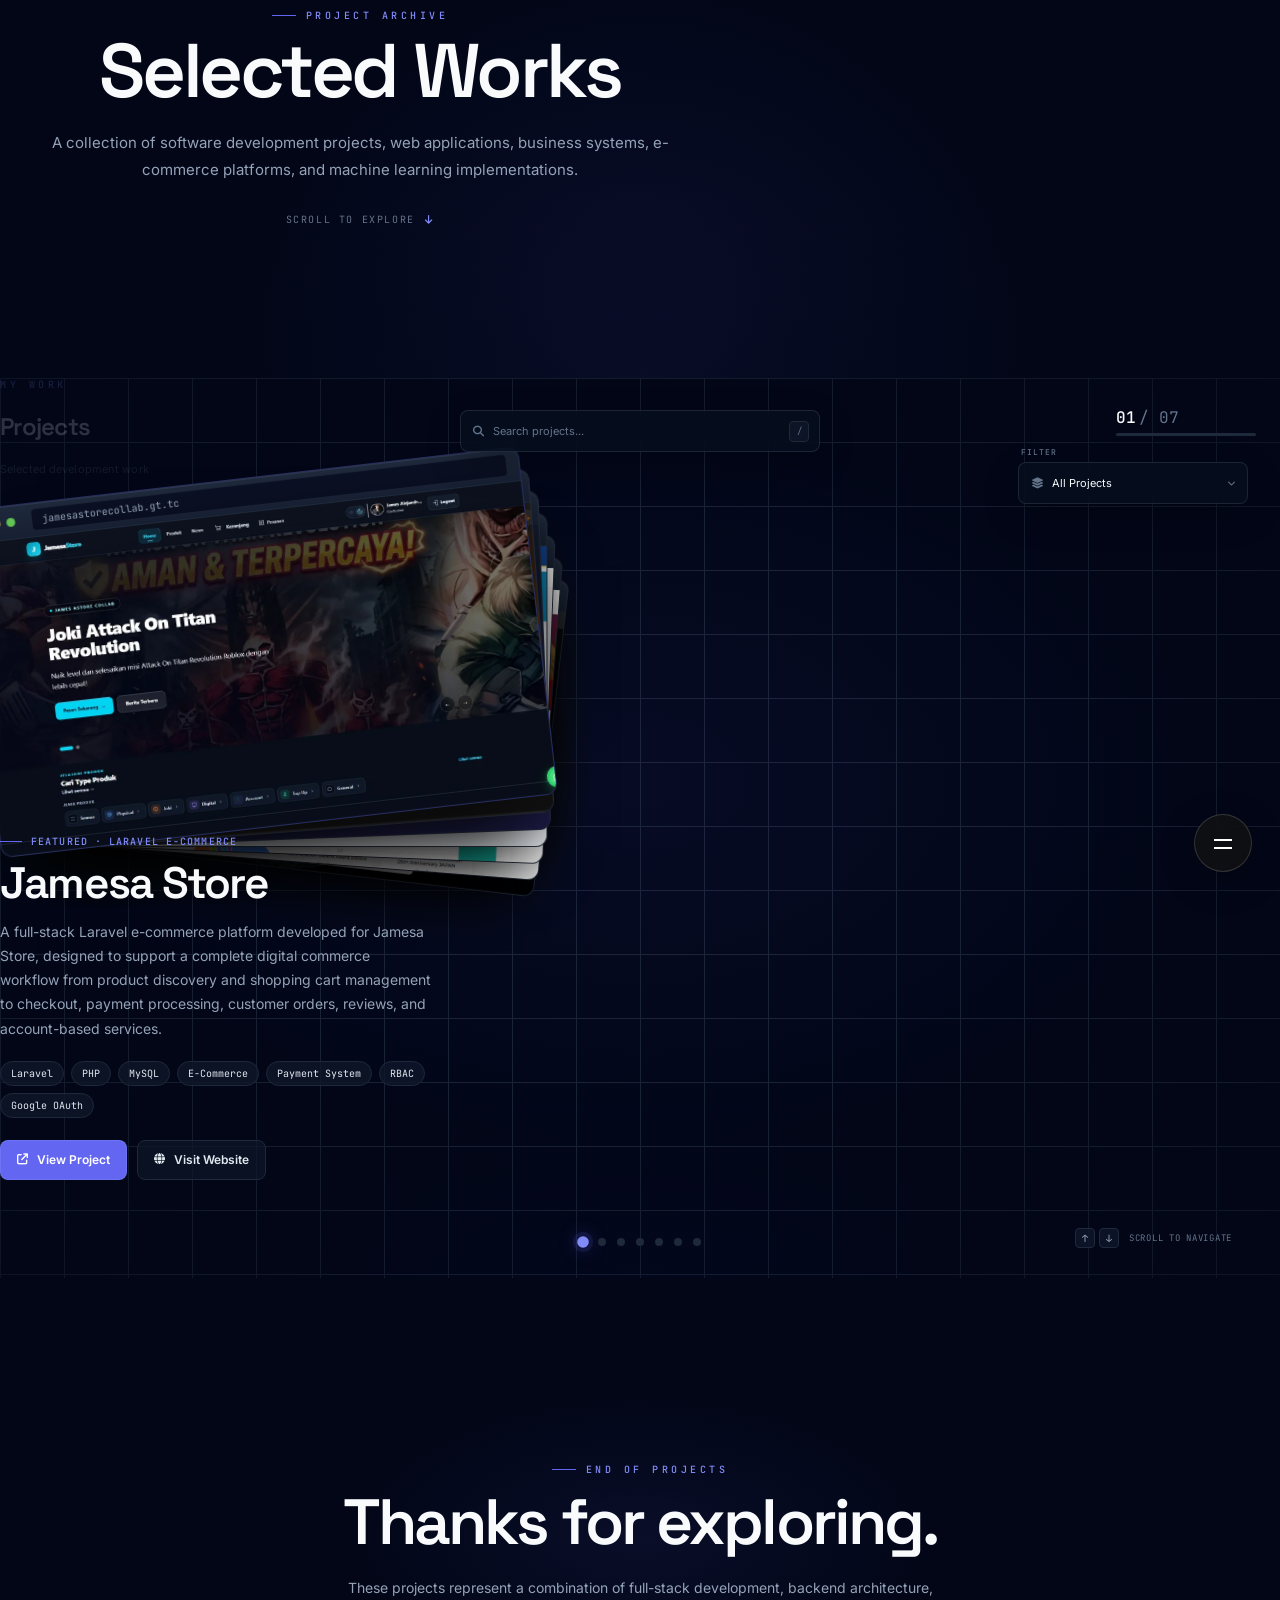
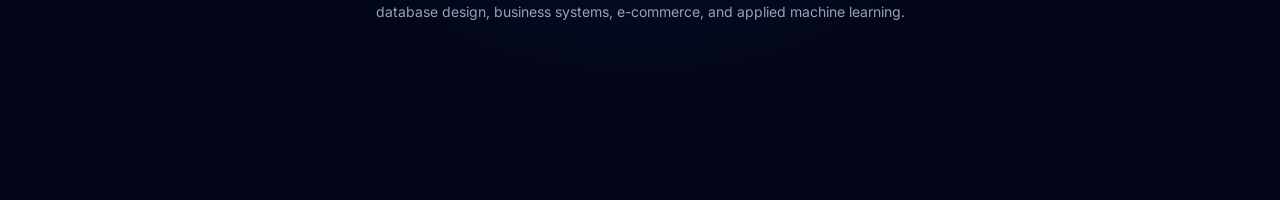
==== commit 7e2e1467: "Update filter" ====
--- a/project.html
+++ b/project.html
@@ -181,6 +181,65 @@
     </div>
 
 </div>
+<!-- =========================================================
+     PROJECT CATEGORY FILTER
+     ADDITION ONLY — DO NOT MODIFY EXISTING HTML
+     ========================================================= -->
+
+<div
+    class="project-category-filter"
+    id="project-category-filter"
+    aria-label="Filter projects by category">
+
+    <label
+        class="project-category-filter-label"
+        for="project-category-select">
+
+        FILTER
+
+    </label>
+
+    <div class="project-category-filter-box">
+
+        <i class="fa-solid fa-layer-group project-category-filter-icon"></i>
+
+        <select
+            id="project-category-select"
+            class="project-category-filter-select"
+            aria-label="Filter projects by category">
+
+            <option value="all">
+                All Projects
+            </option>
+
+            <option value="ecommerce">
+                E-Commerce
+            </option>
+
+            <option value="erp">
+                ERP / Management
+            </option>
+
+            <option value="company">
+                Company Website
+            </option>
+
+            <option value="course">
+                Course Management
+            </option>
+
+            <option value="ai">
+                AI / Machine Learning
+            </option>
+
+        </select>
+
+        <i class="fa-solid fa-chevron-down project-category-filter-arrow"></i>
+
+    </div>
+
+</div>
+
 
 
 
--- a/css/scrollytelling.css
+++ b/css/scrollytelling.css
@@ -932,56 +932,151 @@
 .info-link i {
     font-size: 11px;
 }
-
-
-/* =========================================================
-   16. COUNTER
+/* =========================================================
+   16. PROJECT COUNTER
+   ---------------------------------------------------------
+   COMPLETELY ISOLATED COUNTER SYSTEM
+
+   IMPORTANT:
+   - Counter has its own positioning namespace.
+   - No generic positioning.
+   - No interaction with Search.
+   - No interaction with Category Filter.
+   - No shared responsive positioning.
+   - Tailwind positioning utilities are NOT required.
+   ========================================================= */
+
+
+/* =========================================================
+   COUNTER WRAPPER
    ========================================================= */
 
 .project-counter-wrapper {
+    position: absolute;
+
+    top: 32px;
+    right: 24px;
+
+    z-index: 25;
+
+    display: block;
+
+    width: max-content;
+    max-width: calc(100% - 48px);
+
+    margin: 0;
+    padding: 0;
+
+    box-sizing: border-box;
+
     user-select: none;
-}
-
-
-.project-counter-label {
+
+    isolation: isolate;
+}
+
+
+/* =========================================================
+   COUNTER LABEL
+   ========================================================= */
+
+.project-counter-wrapper .project-counter-label {
     display: flex;
 
+    align-items: baseline;
     justify-content: flex-end;
-    align-items: baseline;
+
+    width: max-content;
+
+    margin: 0;
+    padding: 0;
 
     gap: 3px;
-}
-
-
-#project-counter {
+
+    box-sizing: border-box;
+
+    white-space: nowrap;
+
+    line-height: 1;
+}
+
+
+/* =========================================================
+   CURRENT PROJECT COUNT
+   ========================================================= */
+
+.project-counter-wrapper #project-counter {
+    display: inline-block;
+
+    width: auto;
+
+    margin: 0;
+    padding: 0;
+
     color: var(--c-text);
 
     font-weight: 500;
-}
-
-
-.project-counter-total {
+
+    line-height: 1;
+}
+
+
+/* =========================================================
+   TOTAL PROJECT COUNT
+   ========================================================= */
+
+.project-counter-wrapper .project-counter-total {
+    display: inline-block;
+
+    width: auto;
+
+    margin: 0;
+    padding: 0;
+
     color: var(--c-muted-dark);
-}
-
-
-.stack-progress-track {
+
+    line-height: 1;
+}
+
+
+/* =========================================================
+   PROGRESS TRACK
+   ========================================================= */
+
+.project-counter-wrapper .stack-progress-track {
+    display: block;
+
     width: 140px;
     height: 3px;
 
+    margin: 7px 0 0 auto;
+    padding: 0;
+
+    box-sizing: border-box;
+
     overflow: hidden;
 
-    margin-left: auto;
-
     background: var(--c-line);
 
     border-radius: 999px;
-}
-
-
-.stack-progress-fill {
+
+    flex-shrink: 0;
+}
+
+
+/* =========================================================
+   PROGRESS FILL
+   ========================================================= */
+
+.project-counter-wrapper .stack-progress-fill {
+    display: block;
+
     width: 0%;
     height: 100%;
+
+    margin: 0;
+    padding: 0;
+
+    box-sizing: border-box;
 
     background:
         linear-gradient(
@@ -994,8 +1089,234 @@
 
     box-shadow:
         0 0 12px rgba(99, 102, 241, 0.45);
-}
-
+
+    transition:
+        width 0.3s ease;
+}
+
+
+/* =========================================================
+   COUNTER — TABLET
+   ========================================================= */
+
+@media (max-width: 1024px) {
+
+    .project-counter-wrapper {
+        top: 32px;
+        right: 24px;
+    }
+
+
+    .project-counter-wrapper .stack-progress-track {
+        width: 120px;
+    }
+
+}
+
+
+/* =========================================================
+   COUNTER — MOBILE
+   ---------------------------------------------------------
+   Counter stays in the top-right.
+   Search + Filter can occupy the center area.
+   ========================================================= */
+
+@media (max-width: 767px) {
+
+    .project-counter-wrapper {
+        top: 18px;
+        right: 18px;
+
+        max-width: calc(100% - 36px);
+    }
+
+
+    .project-counter-wrapper .project-counter-label {
+        gap: 3px;
+    }
+
+
+    .project-counter-wrapper #project-counter,
+    .project-counter-wrapper .project-counter-total {
+        font-size: 10px;
+    }
+
+
+    .project-counter-wrapper .stack-progress-track {
+        width: 105px;
+
+        height: 3px;
+
+        margin-top: 5px;
+    }
+
+}
+
+
+/* =========================================================
+   COUNTER — SMALL MOBILE
+   ========================================================= */
+
+@media (max-width: 480px) {
+
+    .project-counter-wrapper {
+        top: 14px;
+        right: 14px;
+
+        max-width: calc(100% - 28px);
+    }
+
+
+    .project-counter-wrapper #project-counter,
+    .project-counter-wrapper .project-counter-total {
+        font-size: 9px;
+    }
+
+
+    .project-counter-wrapper .stack-progress-track {
+        width: 90px;
+
+        height: 3px;
+
+        margin-top: 4px;
+    }
+
+}
+
+
+/* =========================================================
+   COUNTER — VERY SMALL DEVICES
+   ========================================================= */
+
+@media (max-width: 360px) {
+
+    .project-counter-wrapper {
+        top: 12px;
+        right: 12px;
+    }
+
+
+    .project-counter-wrapper .stack-progress-track {
+        width: 80px;
+    }
+
+}
+
+
+/* =========================================================
+   REDUCED MOTION
+   ========================================================= */
+
+@media (prefers-reduced-motion: reduce) {
+
+    .project-counter-wrapper .stack-progress-fill {
+        transition: none;
+    }
+
+}
+/* =========================================================
+   FINAL DESKTOP OVERRIDE
+   ---------------------------------------------------------
+   PROJECT COUNTER ↔ CATEGORY FILTER
+   ---------------------------------------------------------
+   DESKTOP ONLY
+   - Counter stays top-right
+   - Filter moves downward
+   - Creates clear vertical separation
+   - Does NOT affect mobile / tablet
+   ========================================================= */
+
+@media (min-width: 1025px) {
+
+    /* =====================================================
+       PROJECT COUNTER
+       ===================================================== */
+
+    .project-counter-wrapper {
+        top: 32px !important;
+        right: 24px !important;
+
+        margin: 0 !important;
+    }
+
+
+    /* =====================================================
+       PROJECT CATEGORY FILTER
+       -----------------------------------------------------
+       Push filter DOWN so it no longer occupies the
+       same vertical area as the counter.
+       ===================================================== */
+
+    .project-category-filter {
+        top: 70px !important;
+
+        right: 32px !important;
+
+        margin: 0 !important;
+    }
+
+}
+/* =========================================================
+   MOBILE FILTER — 70% INVISIBLE
+   ---------------------------------------------------------
+   Mobile only.
+   Filter remains functional and clickable.
+   Visual opacity reduced by 70%.
+   ========================================================= */
+
+@media (max-width: 767px) {
+
+    .project-category-filter {
+        opacity: 0.3 !important;
+
+        transition:
+            opacity 0.25s ease,
+            transform 0.25s ease;
+    }
+
+
+    /* Restore visibility when user interacts with filter */
+
+    .project-category-filter:hover,
+    .project-category-filter:focus-within,
+    .project-category-filter.is-active {
+        opacity: 1 !important;
+    }
+
+}
+
+
+/* =========================================================
+   SMALL MOBILE
+   ========================================================= */
+
+@media (max-width: 480px) {
+
+    .project-category-filter {
+        opacity: 0.3 !important;
+    }
+
+
+    .project-category-filter:hover,
+    .project-category-filter:focus-within,
+    .project-category-filter.is-active {
+        opacity: 1 !important;
+    }
+
+}
+
+
+/* =========================================================
+   REDUCED MOTION
+   ========================================================= */
+
+@media (prefers-reduced-motion: reduce) {
+
+    .project-category-filter {
+        transition: none;
+    }
+
+}
 
 /* =========================================================
    17. DOT NAVIGATION
@@ -2607,7 +2928,6 @@
         overflow: visible !important;
     }
 }
-
 /* =========================================================
    40. PROJECT SEARCH
    ---------------------------------------------------------
@@ -2616,14 +2936,37 @@
    - Project title
    - Description
    - Technology tags
+
+   IMPORTANT:
+   - Class names are kept unchanged for existing JS.
+   - Search and filter use isolated positioning.
+   - Mobile layout is stacked and collision-safe.
+   ========================================================= */
+
+
+/* =========================================================
+   SEARCH CONTAINER
    ========================================================= */
 
 .project-search {
-    width: min(300px, 32vw);
-}
-
-
-/* ---------- Search Box ---------- */
+    position: absolute;
+
+    top: 32px;
+    left: 50%;
+
+    z-index: 40;
+
+    width: min(360px, 42vw);
+
+    margin: 0;
+
+    transform: translateX(-50%);
+}
+
+
+/* =========================================================
+   SEARCH BOX
+   ========================================================= */
 
 .project-search-box {
     position: relative;
@@ -2633,6 +2976,8 @@
 
     width: 100%;
     height: 42px;
+
+    box-sizing: border-box;
 
     padding: 0 10px;
 
@@ -2656,7 +3001,9 @@
 }
 
 
-/* ---------- Focus State ---------- */
+/* =========================================================
+   SEARCH FOCUS
+   ========================================================= */
 
 .project-search-box:focus-within {
     background:
@@ -2671,7 +3018,9 @@
 }
 
 
-/* ---------- Search Icon ---------- */
+/* =========================================================
+   SEARCH ICON
+   ========================================================= */
 
 .project-search-icon {
     flex: 0 0 auto;
@@ -2695,14 +3044,19 @@
 }
 
 
-/* ---------- Input ---------- */
+/* =========================================================
+   SEARCH INPUT
+   ========================================================= */
 
 .project-search-input {
     min-width: 0;
 
     flex: 1;
 
+    width: 100%;
     height: 100%;
+
+    box-sizing: border-box;
 
     padding: 0;
 
@@ -2733,7 +3087,9 @@
 }
 
 
-/* ---------- Clear Button ---------- */
+/* =========================================================
+   SEARCH CLEAR
+   ========================================================= */
 
 .project-search-clear {
     display: none;
@@ -2786,7 +3142,9 @@
 }
 
 
-/* ---------- Keyboard Shortcut ---------- */
+/* =========================================================
+   KEYBOARD SHORTCUT
+   ========================================================= */
 
 .project-search-key {
     display: inline-flex;
@@ -2823,8 +3181,6 @@
 }
 
 
-/* Hide shortcut while typing */
-
 .project-search-box:focus-within .project-search-key {
     opacity: 0;
 }
@@ -2839,7 +3195,9 @@
 
     margin-top: 7px;
 
-    padding-right: 4px;
+    padding: 0 4px;
+
+    box-sizing: border-box;
 
     color: var(--c-muted-dark);
 
@@ -2876,13 +3234,8 @@
 
 
 /* =========================================================
-   SEARCH FILTERED PROJECT STATE
-   ========================================================= */
-
-/*
-   JS akan menambahkan class ini
-   pada project/card yang tidak cocok.
-*/
+   SEARCH HIDDEN PROJECT
+   ========================================================= */
 
 .project-search-hidden {
     opacity: 0 !important;
@@ -2900,12 +3253,14 @@
 .project-search-no-results {
     position: absolute;
 
+    top: 50%;
     left: 50%;
-    top: 50%;
 
     z-index: 20;
 
     width: min(360px, 80vw);
+
+    box-sizing: border-box;
 
     padding: 22px;
 
@@ -2951,167 +3306,6 @@
     line-height: 1.6;
 }
 
-
-/* =========================================================
-   RESPONSIVE — TABLET
-   ========================================================= */
-
-@media (max-width: 1024px) {
-
-    .project-search {
-        width: 250px;
-    }
-
-}
-
-
-/* =========================================================
-   RESPONSIVE — MOBILE
-   ========================================================= */
-
-@media (max-width: 767px) {
-
-    .project-search {
-        top: 58px !important;
-
-        right: 20px !important;
-        left: 20px !important;
-
-        width: auto;
-    }
-
-
-    .project-search-box {
-        height: 38px;
-    }
-
-
-    .project-search-input {
-        font-size: 10px;
-    }
-
-
-    .project-search-result {
-        text-align: left;
-
-        padding-left: 4px;
-    }
-
-
-    .project-search-key {
-        display: none;
-    }
-
-}
-
-
-/* =========================================================
-   RESPONSIVE — SMALL MOBILE
-   ========================================================= */
-
-@media (max-width: 480px) {
-
-    .project-search {
-        top: 55px !important;
-
-        right: 18px !important;
-        left: 18px !important;
-    }
-
-
-    .project-search-box {
-        height: 36px;
-    }
-
-
-    .project-search-icon {
-        font-size: 10px;
-    }
-
-
-    .project-search-input {
-        font-size: 10px;
-    }
-
-}
-
-
-/* =========================================================
-   REDUCED MOTION
-   ========================================================= */
-
-@media (prefers-reduced-motion: reduce) {
-
-    .project-search-box,
-    .project-search-result,
-    .project-search-clear {
-        transition: none;
-    }
-
-}
-
-/* =========================================================
-   41. PROJECT SEARCH — CENTER TOP
-   ========================================================= */
-
-.project-search {
-    position: absolute;
-
-    top: 32px;
-    left: 50%;
-
-    right: auto;
-
-    width: min(360px, 42vw);
-
-    transform: translateX(-50%);
-}
-
-
-/* ---------- Tablet ---------- */
-
-@media (max-width: 1024px) {
-
-    .project-search {
-        top: 32px;
-
-        width: min(320px, 40vw);
-    }
-
-}
-
-
-/* ---------- Mobile ---------- */
-
-@media (max-width: 767px) {
-
-    .project-search {
-        top: 62px !important;
-
-        left: 50% !important;
-        right: auto !important;
-
-        width: calc(100vw - 40px);
-
-        transform: translateX(-50%);
-    }
-
-}
-
-
-/* ---------- Small Mobile ---------- */
-
-@media (max-width: 480px) {
-
-    .project-search {
-        top: 58px !important;
-
-        width: calc(100vw - 36px);
-
-        transform: translateX(-50%);
-    }
-
-}
 
 /* =========================================================
    SEARCH SELECTED PROJECT
@@ -3148,6 +3342,636 @@
         0 0 30px
         rgba(255, 255, 255, 0.08);
 }
+
+
+/* =========================================================
+   41. PROJECT CATEGORY FILTER
+   ---------------------------------------------------------
+   IMPORTANT:
+   Filter has its own independent positioning.
+   It does NOT share positioning rules with Search.
+   ========================================================= */
+
+.project-category-filter {
+    position: absolute;
+
+    top: 32px;
+    right: 32px;
+
+    z-index: 40;
+
+    width: min(230px, 26vw);
+
+    margin: 0;
+}
+
+
+/* =========================================================
+   FILTER LABEL
+   ========================================================= */
+
+.project-category-filter-label {
+    display: block;
+
+    margin: 0 0 6px;
+
+    padding-left: 3px;
+
+    color: var(--c-muted-dark);
+
+    font-family: var(--font-mono);
+
+    font-size: 8px;
+
+    font-weight: 500;
+
+    line-height: 1;
+
+    letter-spacing: 0.12em;
+
+    text-transform: uppercase;
+
+    user-select: none;
+
+    transition:
+        color var(--transition-fast);
+}
+
+
+/* =========================================================
+   FILTER BOX
+   ========================================================= */
+
+.project-category-filter-box {
+    position: relative;
+
+    display: flex;
+    align-items: center;
+
+    width: 100%;
+    height: 42px;
+
+    box-sizing: border-box;
+
+    padding: 0 10px;
+
+    background:
+        rgba(7, 16, 31, 0.78);
+
+    border: 1px solid rgba(148, 163, 184, 0.16);
+
+    border-radius: var(--radius-md);
+
+    backdrop-filter: blur(12px);
+    -webkit-backdrop-filter: blur(12px);
+
+    box-shadow:
+        0 12px 35px rgba(0, 0, 0, 0.22);
+
+    transition:
+        border-color var(--transition-fast),
+        background var(--transition-fast),
+        box-shadow var(--transition-fast);
+}
+
+
+/* =========================================================
+   FILTER FOCUS
+   ========================================================= */
+
+.project-category-filter-box:focus-within {
+    background:
+        rgba(11, 18, 32, 0.92);
+
+    border-color:
+        rgba(129, 140, 248, 0.5);
+
+    box-shadow:
+        0 0 0 3px rgba(99, 102, 241, 0.08),
+        0 14px 40px rgba(0, 0, 0, 0.3);
+}
+
+
+.project-category-filter:focus-within
+.project-category-filter-label {
+    color: var(--c-accent-light);
+}
+
+
+/* =========================================================
+   FILTER ICON
+   ========================================================= */
+
+.project-category-filter-icon {
+    flex: 0 0 auto;
+
+    margin-left: 2px;
+    margin-right: 9px;
+
+    color: var(--c-muted-dark);
+
+    font-size: 11px;
+
+    pointer-events: none;
+
+    transition:
+        color var(--transition-fast);
+}
+
+
+.project-category-filter-box:focus-within
+.project-category-filter-icon {
+    color: var(--c-accent-light);
+}
+
+
+/* =========================================================
+   FILTER SELECT
+   ========================================================= */
+
+.project-category-filter-select {
+    min-width: 0;
+
+    flex: 1;
+
+    width: 100%;
+    height: 100%;
+
+    box-sizing: border-box;
+
+    padding: 0 24px 0 0;
+
+    color: var(--c-text);
+
+    background: transparent;
+
+    border: 0;
+    outline: 0;
+
+    font-family: var(--font-body);
+
+    font-size: 11px;
+
+    line-height: 1;
+
+    cursor: pointer;
+
+    appearance: none;
+    -webkit-appearance: none;
+}
+
+
+.project-category-filter-select option {
+    color: #e5e7eb;
+
+    background: #0b1220;
+
+    font-family: var(--font-body);
+
+    font-size: 11px;
+}
+
+
+.project-category-filter-select:hover {
+    color: #ffffff;
+}
+
+
+.project-category-filter-select:focus-visible {
+    outline: none;
+}
+
+
+/* =========================================================
+   FILTER ARROW
+   ========================================================= */
+
+.project-category-filter-arrow {
+    position: absolute;
+
+    top: 50%;
+    right: 11px;
+
+    color: var(--c-muted-dark);
+
+    font-size: 8px;
+
+    pointer-events: none;
+
+    transform: translateY(-50%);
+
+    transition:
+        color var(--transition-fast),
+        transform var(--transition-fast);
+}
+
+
+.project-category-filter-box:focus-within
+.project-category-filter-arrow {
+    color: var(--c-accent-light);
+
+    transform:
+        translateY(-50%)
+        rotate(180deg);
+}
+
+
+/* =========================================================
+   ACTIVE FILTER
+   ========================================================= */
+
+.project-category-filter.is-active
+.project-category-filter-box {
+    background:
+        rgba(11, 18, 32, 0.88);
+
+    border-color:
+        rgba(129, 140, 248, 0.38);
+
+    box-shadow:
+        0 0 0 2px rgba(99, 102, 241, 0.05),
+        0 12px 35px rgba(0, 0, 0, 0.25);
+}
+
+
+.project-category-filter.is-active
+.project-category-filter-icon {
+    color:
+        var(--c-accent-light);
+}
+
+
+.project-category-filter.is-active
+.project-category-filter-arrow {
+    color:
+        var(--c-accent-light);
+}
+
+
+/* =========================================================
+   FILTER HIDDEN PROJECT
+   ========================================================= */
+
+.project-category-hidden {
+    opacity: 0 !important;
+
+    visibility: hidden !important;
+
+    pointer-events: none !important;
+}
+
+
+/* =========================================================
+   FILTER SELECTED PROJECT
+   ========================================================= */
+
+.project-category-selected {
+    position: relative;
+}
+
+
+.project-card-frame.project-category-selected {
+    filter:
+        drop-shadow(
+            0 0 20px
+            rgba(129, 140, 248, 0.14)
+        );
+}
+
+
+.info-card.project-category-selected {
+    border-color:
+        rgba(129, 140, 248, 0.28);
+
+    box-shadow:
+        0 0 25px
+        rgba(99, 102, 241, 0.06);
+}
+
+
+/* =========================================================
+   FILTER EMPTY STATE
+   ========================================================= */
+
+.project-category-no-results {
+    position: absolute;
+
+    top: 50%;
+    left: 50%;
+
+    z-index: 20;
+
+    width: min(360px, 80vw);
+
+    box-sizing: border-box;
+
+    padding: 22px;
+
+    text-align: center;
+
+    transform: translate(-50%, -50%);
+
+    pointer-events: none;
+}
+
+
+.project-category-no-results-icon {
+    display: block;
+
+    margin-bottom: 10px;
+
+    color: var(--c-muted-dark);
+
+    font-size: 22px;
+}
+
+
+.project-category-no-results-title {
+    margin: 0;
+
+    color: var(--c-text-soft);
+
+    font-family: var(--font-display);
+
+    font-size: 18px;
+
+    font-weight: 600;
+}
+
+
+.project-category-no-results-text {
+    margin: 7px 0 0;
+
+    color: var(--c-muted-dark);
+
+    font-size: 11px;
+
+    line-height: 1.6;
+}
+
+
+/* =========================================================
+   RESPONSIVE — TABLET
+   ========================================================= */
+
+@media (max-width: 1024px) {
+
+    .project-search {
+        top: 30px;
+
+        width: min(320px, 40vw);
+    }
+
+
+    .project-category-filter {
+        top: 30px;
+        right: 24px;
+
+        width: 210px;
+    }
+
+}
+
+
+/* =========================================================
+   RESPONSIVE — MOBILE
+   ---------------------------------------------------------
+   Layout:
+   SEARCH
+      ↓
+   RESULT INFO
+      ↓
+   FILTER
+
+   Search and filter are centered independently.
+   No negative offsets or shared positioning.
+   ========================================================= */
+
+@media (max-width: 767px) {
+
+    .project-search {
+        position: absolute;
+
+        top: 58px;
+        left: 50%;
+
+        right: auto;
+
+        z-index: 40;
+
+        width: calc(100vw - 40px);
+        max-width: 520px;
+
+        transform: translateX(-50%);
+    }
+
+
+    .project-search-box {
+        height: 40px;
+    }
+
+
+    .project-search-input {
+        font-size: 10px;
+    }
+
+
+    .project-search-result {
+        min-height: 17px;
+
+        margin-top: 5px;
+
+        padding-left: 4px;
+
+        text-align: left;
+    }
+
+
+    .project-search-key {
+        display: none;
+    }
+
+
+    /* ---------------------------------------------
+       FILTER
+       --------------------------------------------- */
+
+    .project-category-filter {
+        position: absolute;
+
+        top: 113px;
+        left: 50%;
+
+        right: auto;
+
+        z-index: 40;
+
+        width: calc(100vw - 40px);
+        max-width: 520px;
+
+        transform: translateX(-50%);
+    }
+
+
+    .project-category-filter-label {
+        margin-bottom: 5px;
+
+        padding-left: 3px;
+
+        font-size: 8px;
+    }
+
+
+    .project-category-filter-box {
+        height: 40px;
+    }
+
+
+    .project-category-filter-select {
+        font-size: 10px;
+    }
+
+
+    .project-category-filter-select option {
+        font-size: 10px;
+    }
+
+}
+
+
+/* =========================================================
+   RESPONSIVE — SMALL MOBILE
+   ========================================================= */
+
+@media (max-width: 480px) {
+
+    .project-search {
+        top: 54px;
+
+        width: calc(100vw - 32px);
+    }
+
+
+    .project-search-box {
+        height: 38px;
+
+        padding-left: 9px;
+        padding-right: 9px;
+    }
+
+
+    .project-search-icon {
+        margin-right: 8px;
+
+        font-size: 10px;
+    }
+
+
+    .project-search-input {
+        font-size: 10px;
+    }
+
+
+    .project-search-result {
+        margin-top: 4px;
+
+        font-size: 8px;
+    }
+
+
+    /* ---------------------------------------------
+       FILTER
+       --------------------------------------------- */
+
+    .project-category-filter {
+        top: 108px;
+
+        width: calc(100vw - 32px);
+    }
+
+
+    .project-category-filter-box {
+        height: 38px;
+
+        padding-left: 9px;
+        padding-right: 9px;
+    }
+
+
+    .project-category-filter-icon {
+        margin-right: 8px;
+
+        font-size: 10px;
+    }
+
+
+    .project-category-filter-select {
+        font-size: 10px;
+    }
+
+
+    .project-category-filter-select option {
+        font-size: 10px;
+    }
+
+
+    .project-category-filter-arrow {
+        right: 10px;
+
+        font-size: 7px;
+    }
+
+}
+
+
+/* =========================================================
+   VERY SMALL MOBILE
+   ---------------------------------------------------------
+   Prevent overlap on narrow screens.
+   ========================================================= */
+
+@media (max-width: 360px) {
+
+    .project-search {
+        top: 50px;
+
+        width: calc(100vw - 24px);
+    }
+
+
+    .project-category-filter {
+        top: 103px;
+
+        width: calc(100vw - 24px);
+    }
+
+
+    .project-search-box,
+    .project-category-filter-box {
+        height: 36px;
+    }
+
+}
+
+
+/* =========================================================
+   REDUCED MOTION
+   ========================================================= */
+
+@media (prefers-reduced-motion: reduce) {
+
+    .project-search-box,
+    .project-search-result,
+    .project-search-clear,
+    .project-category-filter-box,
+    .project-category-filter-icon,
+    .project-category-filter-arrow,
+    .project-category-filter-label {
+        transition: none;
+    }
+
+}
+
 
 /* =========================================================
    FLOATING NAVIGATION
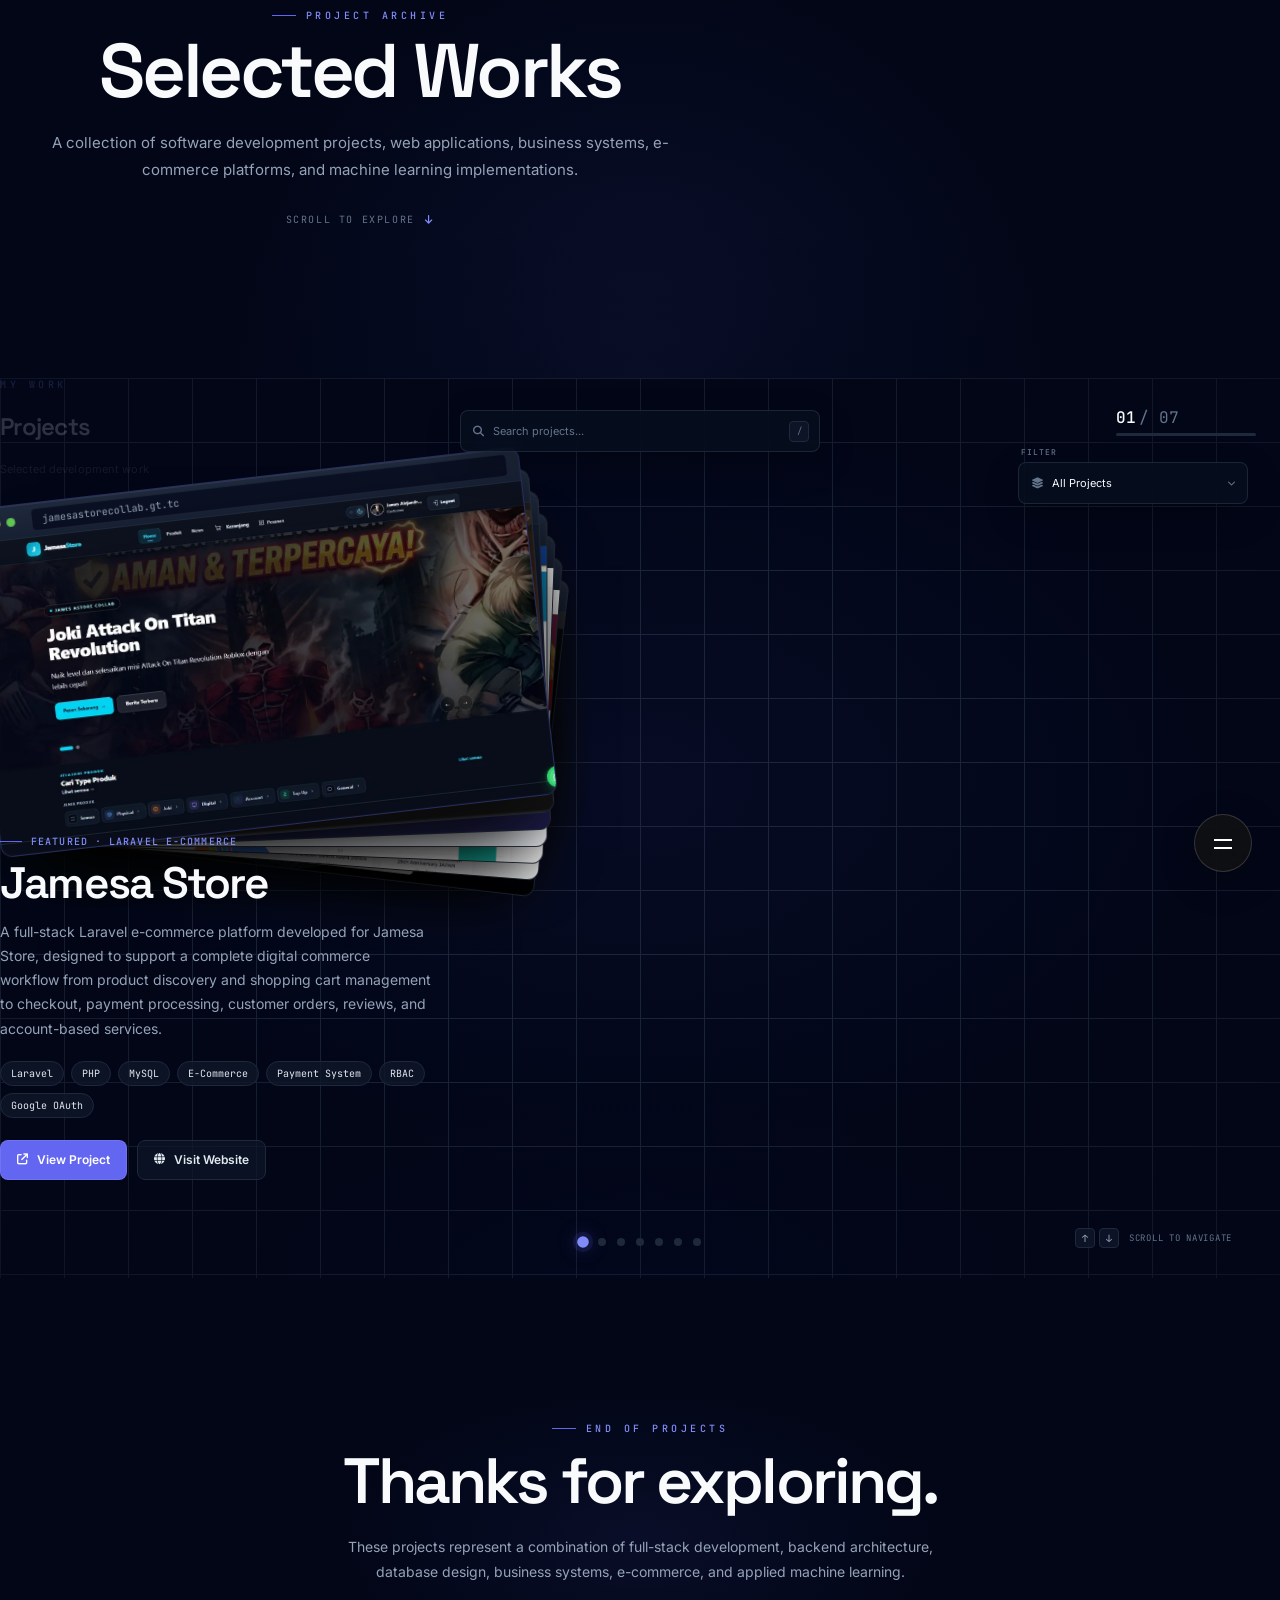
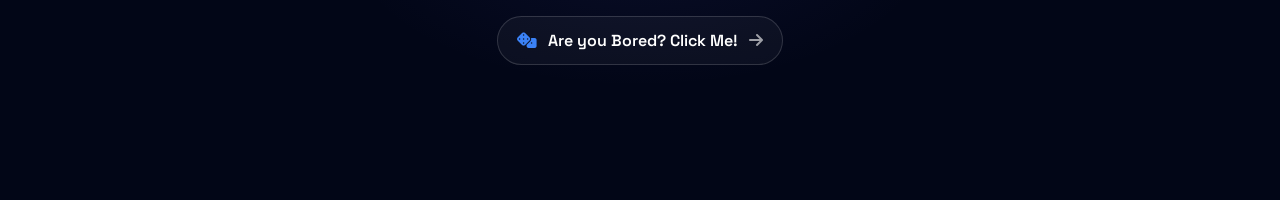
==== commit 87ed738e: "Update" ====
--- a/project.html
+++ b/project.html
@@ -17,9 +17,7 @@
 
     <link rel="preconnect" href="https://fonts.googleapis.com">
 
-    <link rel="preconnect"
-        href="https://fonts.gstatic.com"
-        crossorigin>
+    <link rel="preconnect" href="https://fonts.gstatic.com" crossorigin>
 
     <link
         href="https://fonts.googleapis.com/css2?family=Space+Grotesk:wght@400;500;600;700&family=Inter:wght@400;500;600&family=JetBrains+Mono:wght@400;500&display=swap"
@@ -28,9 +26,7 @@
 
     <!-- ================= FONT AWESOME ================= -->
 
-    <link
-        rel="stylesheet"
-        href="https://cdnjs.cloudflare.com/ajax/libs/font-awesome/6.5.2/css/all.min.css">
+    <link rel="stylesheet" href="https://cdnjs.cloudflare.com/ajax/libs/font-awesome/6.5.2/css/all.min.css">
 
 
     <!-- ================= TAILWIND CSS ================= -->
@@ -40,15 +36,13 @@
 
     <!-- ================= GSAP CORE ================= -->
 
-    <script
-        src="https://cdnjs.cloudflare.com/ajax/libs/gsap/3.12.5/gsap.min.js">
+    <script src="https://cdnjs.cloudflare.com/ajax/libs/gsap/3.12.5/gsap.min.js">
     </script>
 
 
     <!-- ================= GSAP SCROLLTRIGGER ================= -->
 
-    <script
-        src="https://cdnjs.cloudflare.com/ajax/libs/gsap/3.12.5/ScrollTrigger.min.js">
+    <script src="https://cdnjs.cloudflare.com/ajax/libs/gsap/3.12.5/ScrollTrigger.min.js">
     </script>
 
 
@@ -104,9 +98,7 @@
          PORTFOLIO SCROLLYTELLING
          ========================================================= -->
 
-    <section
-        id="portfolio-scrollytelling"
-        class="w-full h-screen bg-[#020617] relative overflow-hidden">
+    <section id="portfolio-scrollytelling" class="w-full h-screen bg-[#020617] relative overflow-hidden">
 
 
         <!-- ================= ATMOSPHERE ================= -->
@@ -118,15 +110,13 @@
 
         <div class="project-page-header absolute top-8 left-6 md:left-12 z-30">
 
-            <span
-                class="font-mono text-[11px] tracking-[0.35em] uppercase project-header-tag">
+            <span class="font-mono text-[11px] tracking-[0.35em] uppercase project-header-tag">
 
                 MY WORK
 
             </span>
 
-            <h2
-                class="font-display text-2xl md:text-4xl project-header-title mt-1">
+            <h2 class="font-display text-2xl md:text-4xl project-header-title mt-1">
 
                 Projects
 
@@ -143,123 +133,99 @@
      Letakkan tepat setelah .project-page-header
      ========================================================= -->
 
-<div class="project-search absolute top-8 right-6 md:right-12 z-30">
-
-    <div class="project-search-box">
-
-        <i class="fa-solid fa-magnifying-glass project-search-icon"></i>
-
-        <input
-            type="search"
-            id="project-search-input"
-            class="project-search-input"
-            placeholder="Search projects..."
-            autocomplete="off"
-            spellcheck="false"
-            aria-label="Search projects"
-        />
-
-        <button
-            type="button"
-            id="project-search-clear"
-            class="project-search-clear"
-            aria-label="Clear search"
-            title="Clear search">
-
-            <i class="fa-solid fa-xmark"></i>
-
-        </button>
-
-        <kbd class="project-search-key">/</kbd>
-
-    </div>
-
-    <div
-        id="project-search-result"
-        class="project-search-result"
-        aria-live="polite">
-    </div>
-
-</div>
-<!-- =========================================================
+        <div class="project-search absolute top-8 right-6 md:right-12 z-30">
+
+            <div class="project-search-box">
+
+                <i class="fa-solid fa-magnifying-glass project-search-icon"></i>
+
+                <input type="search" id="project-search-input" class="project-search-input"
+                    placeholder="Search projects..." autocomplete="off" spellcheck="false"
+                    aria-label="Search projects" />
+
+                <button type="button" id="project-search-clear" class="project-search-clear" aria-label="Clear search"
+                    title="Clear search">
+
+                    <i class="fa-solid fa-xmark"></i>
+
+                </button>
+
+                <kbd class="project-search-key">/</kbd>
+
+            </div>
+
+            <div id="project-search-result" class="project-search-result" aria-live="polite">
+            </div>
+
+        </div>
+        <!-- =========================================================
      PROJECT CATEGORY FILTER
      ADDITION ONLY — DO NOT MODIFY EXISTING HTML
      ========================================================= -->
 
-<div
-    class="project-category-filter"
-    id="project-category-filter"
-    aria-label="Filter projects by category">
-
-    <label
-        class="project-category-filter-label"
-        for="project-category-select">
-
-        FILTER
-
-    </label>
-
-    <div class="project-category-filter-box">
-
-        <i class="fa-solid fa-layer-group project-category-filter-icon"></i>
-
-        <select
-            id="project-category-select"
-            class="project-category-filter-select"
-            aria-label="Filter projects by category">
-
-            <option value="all">
-                All Projects
-            </option>
-
-            <option value="ecommerce">
-                E-Commerce
-            </option>
-
-            <option value="erp">
-                ERP / Management
-            </option>
-
-            <option value="company">
-                Company Website
-            </option>
-
-            <option value="course">
-                Course Management
-            </option>
-
-            <option value="ai">
-                AI / Machine Learning
-            </option>
-
-        </select>
-
-        <i class="fa-solid fa-chevron-down project-category-filter-arrow"></i>
-
-    </div>
-
-</div>
+        <div class="project-category-filter" id="project-category-filter" aria-label="Filter projects by category">
+
+            <label class="project-category-filter-label" for="project-category-select">
+
+                FILTER
+
+            </label>
+
+            <div class="project-category-filter-box">
+
+                <i class="fa-solid fa-layer-group project-category-filter-icon"></i>
+
+                <select id="project-category-select" class="project-category-filter-select"
+                    aria-label="Filter projects by category">
+
+                    <option value="all">
+                        All Projects
+                    </option>
+
+                    <option value="ecommerce">
+                        E-Commerce
+                    </option>
+
+                    <option value="erp">
+                        ERP / Management
+                    </option>
+
+                    <option value="company">
+                        Company Website
+                    </option>
+
+                    <option value="course">
+                        Course Management
+                    </option>
+
+                    <option value="ai">
+                        AI / Machine Learning
+                    </option>
+
+                </select>
+
+                <i class="fa-solid fa-chevron-down project-category-filter-arrow"></i>
+
+            </div>
+
+        </div>
 
 
 
 
         <!-- ================= PROJECT COUNTER ================= -->
 
-        <div
-            class="project-counter-wrapper absolute top-8 right-6 md:right-12 z-30 text-right">
+        <div class="project-counter-wrapper absolute top-8 right-6 md:right-12 z-30 text-right">
 
             <div class="project-counter-label">
 
-                <span
-                    id="project-counter"
-                    class="font-mono text-sm">
+                <span id="project-counter" class="font-mono text-sm">
 
                     01
 
                 </span>
 
-                <span
-                    class="font-mono text-sm project-counter-total">
+                <span class="font-mono text-sm project-counter-total">
 
                     / 07
 
@@ -270,9 +236,7 @@
 
             <div class="stack-progress-track mt-2">
 
-                <div
-                    id="stack-progress"
-                    class="stack-progress-fill">
+                <div id="stack-progress" class="stack-progress-fill">
 
                 </div>
 
@@ -285,8 +249,7 @@
              MAIN STAGE
              ===================================================== -->
 
-        <div
-            id="stage"
+        <div id="stage"
             class="absolute inset-0 z-10 flex flex-col md:flex-row items-center justify-center gap-6 md:gap-16 px-6 md:px-16 pt-20 pb-16">
 
 
@@ -294,20 +257,14 @@
                  CARD DECK
                  ================================================= -->
 
-            <div
-                id="card-deck"
-                class="card-deck">
+            <div id="card-deck" class="card-deck">
 
 
                 <!-- =================================================
                      1. JAMESA STORE
                      ================================================= -->
 
-                <div
-                    class="project-card-frame"
-                    id="card-jamesastore"
-                    data-index="0"
-                    style="--i:0;">
+                <div class="project-card-frame" id="card-jamesastore" data-index="0" style="--i:0;">
 
                     <div class="browser-chrome">
 
@@ -326,9 +283,7 @@
 
                     <div class="browser-viewport">
 
-                        <img
-                            src="assets/projects/jamesastore/1.webp"
-                            alt="Jamesa Store E-Commerce Platform">
+                        <img src="assets/projects/jamesastore/1.webp" alt="Jamesa Store E-Commerce Platform">
 
                     </div>
 
@@ -339,11 +294,7 @@
                      2. GRATIA
                      ================================================= -->
 
-                <div
-                    class="project-card-frame"
-                    id="card-gratia"
-                    data-index="1"
-                    style="--i:1;">
+                <div class="project-card-frame" id="card-gratia" data-index="1" style="--i:1;">
 
                     <div class="browser-chrome">
 
@@ -362,9 +313,7 @@
 
                     <div class="browser-viewport">
 
-                        <img
-                            src="assets/projects/gratia/1.png"
-                            alt="Gratia Industrial Processing Platform">
+                        <img src="assets/projects/gratia/1.png" alt="Gratia Industrial Processing Platform">
 
                     </div>
 
@@ -375,11 +324,7 @@
                      3. IKUZO
                      ================================================= -->
 
-                <div
-                    class="project-card-frame"
-                    id="card-ikuzo"
-                    data-index="2"
-                    style="--i:2;">
+                <div class="project-card-frame" id="card-ikuzo" data-index="2" style="--i:2;">
 
                     <div class="browser-chrome">
 
@@ -398,8 +343,7 @@
 
                     <div class="browser-viewport">
 
-                        <img
-                            src="assets/projects/ikuzo/1.png"
+                        <img src="assets/projects/ikuzo/1.png"
                             alt="Ikuzo Japanese Learning and Creative Course Platform">
 
                     </div>
@@ -411,11 +355,7 @@
                      4. LARAVEL ERP
                      ================================================= -->
 
-                <div
-                    class="project-card-frame"
-                    id="card-erp"
-                    data-index="3"
-                    style="--i:3;">
+                <div class="project-card-frame" id="card-erp" data-index="3" style="--i:3;">
 
                     <div class="browser-chrome">
 
@@ -434,9 +374,7 @@
 
                     <div class="browser-viewport">
 
-                        <img
-                            src="assets/projects/software/1.png"
-                            alt="Laravel ERP Management System">
+                        <img src="assets/projects/software/1.png" alt="Laravel ERP Management System">
 
                     </div>
 
@@ -447,11 +385,7 @@
                      5. FILAMENT ERP
                      ================================================= -->
 
-                <div
-                    class="project-card-frame"
-                    id="card-filament"
-                    data-index="4"
-                    style="--i:4;">
+                <div class="project-card-frame" id="card-filament" data-index="4" style="--i:4;">
 
                     <div class="browser-chrome">
 
@@ -470,9 +404,7 @@
 
                     <div class="browser-viewport">
 
-                        <img
-                            src="assets/projects/filament/1.png"
-                            alt="Filament IT Asset Management ERP">
+                        <img src="assets/projects/filament/1.png" alt="Filament IT Asset Management ERP">
 
                     </div>
 
@@ -483,11 +415,7 @@
                      6. DUNIA ANAK DAN BAPAK
                      ================================================= -->
 
-                <div
-                    class="project-card-frame"
-                    id="card-duniaanak"
-                    data-index="5"
-                    style="--i:5;">
+                <div class="project-card-frame" id="card-duniaanak" data-index="5" style="--i:5;">
 
                     <div class="browser-chrome">
 
@@ -506,9 +434,7 @@
 
                     <div class="browser-viewport">
 
-                        <img
-                            src="assets/projects/featured-project.png"
-                            alt="Dunia Anak dan Bapak E-Commerce">
+                        <img src="assets/projects/featured-project.png" alt="Dunia Anak dan Bapak E-Commerce">
 
                     </div>
 
@@ -519,11 +445,7 @@
                      7. SPEECH RECOGNITION
                      ================================================= -->
 
-                <div
-                    class="project-card-frame"
-                    id="card-speech"
-                    data-index="6"
-                    style="--i:6;">
+                <div class="project-card-frame" id="card-speech" data-index="6" style="--i:6;">
 
                     <div class="browser-chrome">
 
@@ -542,9 +464,7 @@
 
                     <div class="browser-viewport">
 
-                        <img
-                            src="assets/projects/p1.png"
-                            alt="Automated Speech Recognition System">
+                        <img src="assets/projects/p1.png" alt="Automated Speech Recognition System">
 
                     </div>
 
@@ -558,18 +478,14 @@
                  INFO PANEL
                  ================================================= -->
 
-            <div
-                id="info-panel"
-                class="info-panel">
+            <div id="info-panel" class="info-panel">
 
 
                 <!-- =================================================
                      1. JAMESA STORE
                      ================================================= -->
 
-                <article
-                    class="info-card is-active"
-                    data-info="jamesastore">
+                <article class="info-card is-active" data-info="jamesastore">
 
                     <span class="info-tag">
                         FEATURED · LARAVEL E-COMMERCE
@@ -614,10 +530,7 @@
 
                     <div class="info-actions">
 
-                        <button
-                            type="button"
-                            class="info-link info-detail-button"
-                            onclick="openProjectModal(
+                        <button type="button" class="info-link info-detail-button" onclick="openProjectModal(
 
                                 'Jamesa Store E-Commerce Platform',
 
@@ -678,10 +591,7 @@
                         </button>
 
 
-                        <a
-                            href="https://jamesastorecollab.gt.tc"
-                            target="_blank"
-                            rel="noopener noreferrer"
+                        <a href="https://jamesastorecollab.gt.tc" target="_blank" rel="noopener noreferrer"
                             class="info-link info-website-button">
 
                             <i class="fa-solid fa-globe"></i>
@@ -699,9 +609,7 @@
                      2. GRATIA
                      ================================================= -->
 
-                <article
-                    class="info-card"
-                    data-info="gratia">
+                <article class="info-card" data-info="gratia">
 
                     <span class="info-tag">
                         COMPANY WEBSITE
@@ -747,10 +655,7 @@
 
                     <div class="info-actions">
 
-                        <button
-                            type="button"
-                            class="info-link info-detail-button"
-                            onclick="openProjectModal(
+                        <button type="button" class="info-link info-detail-button" onclick="openProjectModal(
 
                                 'Gratia Industrial Processing Platform',
 
@@ -790,10 +695,7 @@
                         </button>
 
 
-                        <a
-                            href="https://gratia.gt.tc"
-                            target="_blank"
-                            rel="noopener noreferrer"
+                        <a href="https://gratia.gt.tc" target="_blank" rel="noopener noreferrer"
                             class="info-link info-website-button">
 
                             <i class="fa-solid fa-globe"></i>
@@ -811,9 +713,7 @@
                      3. IKUZO
                      ================================================= -->
 
-                <article
-                    class="info-card"
-                    data-info="ikuzo">
+                <article class="info-card" data-info="ikuzo">
 
                     <span class="info-tag">
                         COURSE MANAGEMENT
@@ -860,10 +760,7 @@
 
                     <div class="info-actions">
 
-                        <button
-                            type="button"
-                            class="info-link info-detail-button"
-                            onclick="openProjectModal(
+                        <button type="button" class="info-link info-detail-button" onclick="openProjectModal(
 
                                 'Ikuzo Japanese Learning & Creative Course Platform',
 
@@ -909,10 +806,7 @@
                         </button>
 
 
-                        <a
-                            href="https://ikuzo.gt.tc"
-                            target="_blank"
-                            rel="noopener noreferrer"
+                        <a href="https://ikuzo.gt.tc" target="_blank" rel="noopener noreferrer"
                             class="info-link info-website-button">
 
                             <i class="fa-solid fa-globe"></i>
@@ -930,9 +824,7 @@
                      4. LARAVEL ERP
                      ================================================= -->
 
-                <article
-                    class="info-card"
-                    data-info="erp">
+                <article class="info-card" data-info="erp">
 
                     <span class="info-tag">
                         INTERNAL TOOL · ERP
@@ -978,10 +870,7 @@
 
                     <div class="info-actions">
 
-                        <button
-                            type="button"
-                            class="info-link info-detail-button"
-                            onclick="openProjectModal(
+                        <button type="button" class="info-link info-detail-button" onclick="openProjectModal(
 
                                 'Laravel ERP Management System',
 
@@ -1032,9 +921,7 @@
                      5. FILAMENT ERP
                      ================================================= -->
 
-                <article
-                    class="info-card"
-                    data-info="filament">
+                <article class="info-card" data-info="filament">
 
                     <span class="info-tag">
                         INTERNAL TOOL · IT ASSET
@@ -1077,10 +964,7 @@
 
                     <div class="info-actions">
 
-                        <button
-                            type="button"
-                            class="info-link info-detail-button"
-                            onclick="openProjectModal(
+                        <button type="button" class="info-link info-detail-button" onclick="openProjectModal(
 
                                 'Filament IT Asset Management ERP',
 
@@ -1128,9 +1012,7 @@
                      6. DUNIA ANAK DAN BAPAK
                      ================================================= -->
 
-                <article
-                    class="info-card"
-                    data-info="duniaanak">
+                <article class="info-card" data-info="duniaanak">
 
                     <span class="info-tag">
                         E-COMMERCE
@@ -1177,10 +1059,7 @@
 
                     <div class="info-actions">
 
-                        <button
-                            type="button"
-                            class="info-link info-detail-button"
-                            onclick="openProjectModal(
+                        <button type="button" class="info-link info-detail-button" onclick="openProjectModal(
 
                                 'Dunia Anak dan Bapak E-Commerce Platform',
 
@@ -1218,10 +1097,7 @@
                         </button>
 
 
-                        <a
-                            href="https://duniaanakdanbapak.gt.tc"
-                            target="_blank"
-                            rel="noopener noreferrer"
+                        <a href="https://duniaanakdanbapak.gt.tc" target="_blank" rel="noopener noreferrer"
                             class="info-link info-website-button">
 
                             <i class="fa-solid fa-globe"></i>
@@ -1239,9 +1115,7 @@
                      7. SPEECH RECOGNITION
                      ================================================= -->
 
-                <article
-                    class="info-card"
-                    data-info="speech">
+                <article class="info-card" data-info="speech">
 
                     <span class="info-tag">
                         AI · MACHINE LEARNING
@@ -1282,10 +1156,7 @@
 
                     <div class="info-actions">
 
-                        <button
-                            type="button"
-                            class="info-link info-detail-button"
-                            onclick="openProjectModal(
+                        <button type="button" class="info-link info-detail-button" onclick="openProjectModal(
 
                                 'Automated Speech Recognition System',
 
@@ -1336,64 +1207,33 @@
              DOT NAVIGATION
              ===================================================== -->
 
-        <div
-            id="dot-nav"
-            class="dot-nav"
-            aria-label="Project navigation">
-
-            <button
-                type="button"
-                class="dot-nav-item is-active"
-                data-dot="0"
-                aria-label="Go to Jamesa Store">
+        <div id="dot-nav" class="dot-nav" aria-label="Project navigation">
+
+            <button type="button" class="dot-nav-item is-active" data-dot="0" aria-label="Go to Jamesa Store">
 
             </button>
 
-            <button
-                type="button"
-                class="dot-nav-item"
-                data-dot="1"
-                aria-label="Go to Gratia">
+            <button type="button" class="dot-nav-item" data-dot="1" aria-label="Go to Gratia">
 
             </button>
 
-            <button
-                type="button"
-                class="dot-nav-item"
-                data-dot="2"
-                aria-label="Go to Ikuzo">
+            <button type="button" class="dot-nav-item" data-dot="2" aria-label="Go to Ikuzo">
 
             </button>
 
-            <button
-                type="button"
-                class="dot-nav-item"
-                data-dot="3"
-                aria-label="Go to Laravel ERP">
+            <button type="button" class="dot-nav-item" data-dot="3" aria-label="Go to Laravel ERP">
 
             </button>
 
-            <button
-                type="button"
-                class="dot-nav-item"
-                data-dot="4"
-                aria-label="Go to Filament ERP">
+            <button type="button" class="dot-nav-item" data-dot="4" aria-label="Go to Filament ERP">
 
             </button>
 
-            <button
-                type="button"
-                class="dot-nav-item"
-                data-dot="5"
-                aria-label="Go to Dunia Anak dan Bapak">
+            <button type="button" class="dot-nav-item" data-dot="5" aria-label="Go to Dunia Anak dan Bapak">
 
             </button>
 
-            <button
-                type="button"
-                class="dot-nav-item"
-                data-dot="6"
-                aria-label="Go to Speech Recognition">
+            <button type="button" class="dot-nav-item" data-dot="6" aria-label="Go to Speech Recognition">
 
             </button>
 
@@ -1425,12 +1265,7 @@
          PROJECT DETAIL MODAL
          ========================================================= -->
 
-    <div
-        id="project-modal"
-        class="project-modal"
-        aria-hidden="true"
-        role="dialog"
-        aria-modal="true"
+    <div id="project-modal" class="project-modal" aria-hidden="true" role="dialog" aria-modal="true"
         aria-labelledby="modal-project-title">
 
 
@@ -1446,17 +1281,13 @@
 
                 <div>
 
-                    <span
-                        id="modal-project-label"
-                        class="modal-project-label">
+                    <span id="modal-project-label" class="modal-project-label">
 
                         PROJECT DETAILS
 
                     </span>
 
-                    <h2
-                        id="modal-project-title"
-                        class="modal-project-title">
+                    <h2 id="modal-project-title" class="modal-project-title">
 
                         Project
 
@@ -1465,11 +1296,7 @@
                 </div>
 
 
-                <button
-                    type="button"
-                    class="modal-close"
-                    id="modal-close"
-                    aria-label="Close project details">
+                <button type="button" class="modal-close" id="modal-close" aria-label="Close project details">
 
                     <i class="fa-solid fa-xmark"></i>
 
@@ -1490,10 +1317,7 @@
 
                     <div class="gallery-main">
 
-                        <button
-                            type="button"
-                            class="gallery-nav gallery-prev"
-                            id="gallery-prev"
+                        <button type="button" class="gallery-nav gallery-prev" id="gallery-prev"
                             aria-label="Previous image">
 
                             <i class="fa-solid fa-chevron-left"></i>
@@ -1503,11 +1327,7 @@
 
                         <div class="gallery-image-wrapper">
 
-                            <img
-                                id="modal-main-image"
-                                class="main-preview"
-                                src=""
-                                alt="Project preview">
+                            <img id="modal-main-image" class="main-preview" src="" alt="Project preview">
 
                             <div class="gallery-image-counter">
 
@@ -1528,10 +1348,7 @@
                         </div>
 
 
-                        <button
-                            type="button"
-                            class="gallery-nav gallery-next"
-                            id="gallery-next"
+                        <button type="button" class="gallery-nav gallery-next" id="gallery-next"
                             aria-label="Next image">
 
                             <i class="fa-solid fa-chevron-right"></i>
@@ -1545,9 +1362,7 @@
 
                     <div class="thumbnail-container">
 
-                        <div
-                            id="thumbnail-row"
-                            class="thumbnail-row">
+                        <div id="thumbnail-row" class="thumbnail-row">
 
                         </div>
 
@@ -1574,9 +1389,7 @@
                     </div>
 
 
-                    <p
-                        id="modal-project-description"
-                        class="modal-project-description">
+                    <p id="modal-project-description" class="modal-project-description">
 
                     </p>
 
@@ -1593,9 +1406,7 @@
                         </span>
 
 
-                        <div
-                            id="modal-project-tags"
-                            class="modal-project-tags">
+                        <div id="modal-project-tags" class="modal-project-tags">
 
                         </div>
 
@@ -1610,10 +1421,7 @@
                             Selected Project
                         </span>
 
-                        <button
-                            type="button"
-                            class="modal-close-button"
-                            id="modal-close-bottom">
+                        <button type="button" class="modal-close-button" id="modal-close-bottom">
 
                             Close
 
@@ -1658,6 +1466,32 @@
 
             </p>
 
+
+            <!-- ====================================================
+             BORED CTA
+             ==================================================== -->
+
+            <div class="project-outro-action">
+
+                <a href="projects_gacha.html" class="project-bored-button" id="project-bored-button">
+
+                    <span class="project-bored-button-icon">
+                        <i class="fa-solid fa-dice"></i>
+                    </span>
+
+                    <span class="project-bored-button-text">
+                        Are you Bored? Click Me!
+                    </span>
+
+                    <span class="project-bored-button-arrow">
+                        <i class="fa-solid fa-arrow-right"></i>
+                    </span>
+
+                </a>
+
+
+            </div>
+
         </div>
 
     </section>
@@ -1667,117 +1501,72 @@
          SCRIPTS
          ========================================================= -->
 
-    <script
-        src="js/scrollytelling.js"
-        defer>
+    <script src="js/scrollytelling.js" defer>
     </script>
 
-<!-- =====================================================
+    <!-- =====================================================
      FLOATING NAVIGATION
      ===================================================== -->
 
-<div
-    class="floating-nav"
-    id="floating-nav"
->
-
-    <div
-        class="floating-nav-menu"
-        id="floating-nav-menu"
-        aria-hidden="true"
-    >
-
-        <a
-            href="./index.html"
-            class="floating-nav-item"
-            data-page="home"
-        >
-
-            <span class="floating-nav-item-icon">
-                <svg
-                    viewBox="0 0 24 24"
-                    aria-hidden="true"
-                >
-                    <path
-                        d="M3 10.5L12 3l9 7.5"
-                    />
-
-                    <path
-                        d="M5.5 9.5V21h13V9.5"
-                    />
-                </svg>
+    <div class="floating-nav" id="floating-nav">
+
+        <div class="floating-nav-menu" id="floating-nav-menu" aria-hidden="true">
+
+            <a href="./index.html" class="floating-nav-item" data-page="home">
+
+                <span class="floating-nav-item-icon">
+                    <svg viewBox="0 0 24 24" aria-hidden="true">
+                        <path d="M3 10.5L12 3l9 7.5" />
+
+                        <path d="M5.5 9.5V21h13V9.5" />
+                    </svg>
+                </span>
+
+                <span class="floating-nav-item-label">
+                    HOME
+                </span>
+
+            </a>
+
+
+            <a href="./project.html" class="floating-nav-item" data-page="projects">
+
+                <span class="floating-nav-item-icon">
+                    <svg viewBox="0 0 24 24" aria-hidden="true">
+                        <rect x="3" y="4" width="18" height="16" rx="2" />
+
+                        <path d="M3 9h18" />
+
+                        <path d="M8 13h8" />
+
+                        <path d="M8 16h5" />
+
+                    </svg>
+                </span>
+
+                <span class="floating-nav-item-label">
+                    PROJECTS
+                </span>
+
+            </a>
+
+        </div>
+
+
+        <button class="floating-nav-trigger" id="floating-nav-trigger" type="button" aria-label="Open navigation"
+            aria-expanded="false" aria-controls="floating-nav-menu">
+
+            <span class="floating-nav-trigger-icon">
+
+                <span></span>
+                <span></span>
+
             </span>
 
-            <span class="floating-nav-item-label">
-                HOME
-            </span>
-
-        </a>
-
-
-        <a
-            href="./project.html"
-            class="floating-nav-item"
-            data-page="projects"
-        >
-
-            <span class="floating-nav-item-icon">
-                <svg
-                    viewBox="0 0 24 24"
-                    aria-hidden="true"
-                >
-                    <rect
-                        x="3"
-                        y="4"
-                        width="18"
-                        height="16"
-                        rx="2"
-                    />
-
-                    <path
-                        d="M3 9h18"
-                    />
-
-                    <path
-                        d="M8 13h8"
-                    />
-
-                    <path
-                        d="M8 16h5"
-                    />
-
-                </svg>
-            </span>
-
-            <span class="floating-nav-item-label">
-                PROJECTS
-            </span>
-
-        </a>
+        </button>
 
     </div>
 
-
-    <button
-        class="floating-nav-trigger"
-        id="floating-nav-trigger"
-        type="button"
-        aria-label="Open navigation"
-        aria-expanded="false"
-        aria-controls="floating-nav-menu"
-    >
-
-        <span class="floating-nav-trigger-icon">
-
-            <span></span>
-            <span></span>
-
-        </span>
-
-    </button>
-
-</div>
-
 </body>
 
-</html>
+</html>
--- a/css/scrollytelling.css
+++ b/css/scrollytelling.css
@@ -1,3 +1,8 @@
+/*
+ * Copyright (c) 2026 James Alejandro Sumardin
+ * All Rights Reserved.
+ */
+
 /* =========================================================
    PROJECT PORTFOLIO — FULL SCROLLYTELLING STYLESHEET
    ---------------------------------------------------------
@@ -1464,7 +1469,6 @@
 /* =========================================================
    19. PROJECT MODAL
    ========================================================= */
-
 .project-modal {
     position: fixed;
 
@@ -1486,9 +1490,9 @@
     pointer-events: none;
 
     transition:
-        opacity 300ms ease,
         visibility 300ms ease;
 }
+
 
 
 .project-modal.is-open {
@@ -1519,7 +1523,6 @@
 /* =========================================================
    20. MODAL CONTENT
    ========================================================= */
-
 .project-modal-content {
     position: relative;
 
@@ -1545,17 +1548,13 @@
     transform:
         translateY(24px)
         scale(0.97);
-
-    transition:
-        transform 400ms cubic-bezier(.22, 1, .36, 1);
-}
-
-
+}
 .project-modal.is-open .project-modal-content {
     transform:
-        translateY(0)
-        scale(1);
-}
+        translateY(24px)
+        scale(0.97);
+}
+
 
 
 /* =========================================================
@@ -5551,3 +5550,57 @@
 
 }
 
+/* ============================================================
+   BORED BUTTON
+   ============================================================ */
+
+.project-outro-action {
+    display: flex;
+    justify-content: center;
+    margin-top: 2rem;
+}
+
+.project-bored-button {
+    display: inline-flex;
+    align-items: center;
+    gap: 0.7rem;
+
+    padding: 0.8rem 1.2rem;
+
+    border: 1px solid rgba(255, 255, 255, 0.15);
+    border-radius: 999px;
+
+    background: rgba(255, 255, 255, 0.04);
+    color: #fff;
+
+    font-family: "Space Grotesk", sans-serif;
+    font-weight: 600;
+    text-decoration: none;
+
+    transition: 0.2s ease;
+}
+
+.project-bored-button:hover {
+    transform: translateY(-2px);
+
+    border-color: var(--gacha-accent, #3b82f6);
+    background: rgba(255, 255, 255, 0.08);
+
+    box-shadow:
+        0 8px 25px rgba(0, 0, 0, 0.25);
+}
+
+.project-bored-button-icon {
+    color: var(--gacha-accent, #3b82f6);
+}
+
+.project-bored-button-arrow {
+    opacity: 0.6;
+    transition: transform 0.2s ease;
+}
+
+.project-bored-button:hover
+.project-bored-button-arrow {
+    transform: translateX(4px);
+    opacity: 1;
+}
